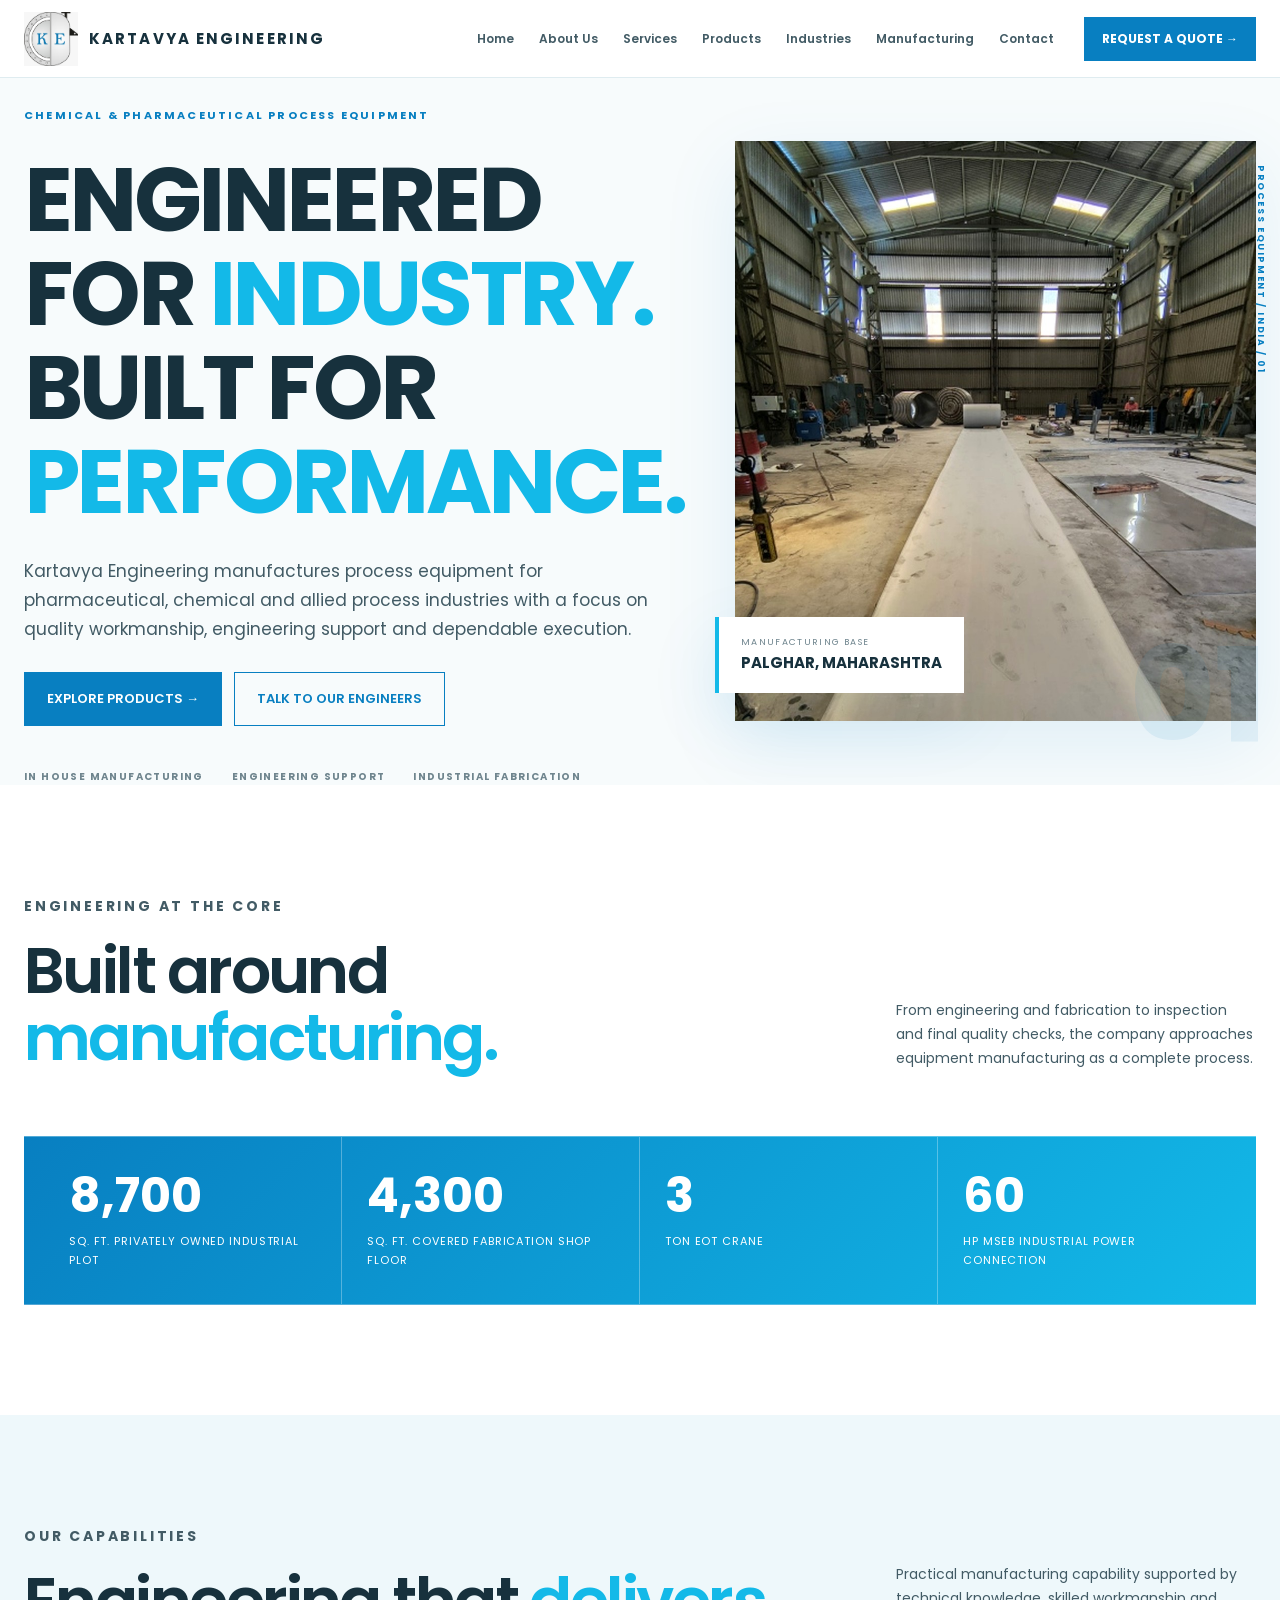
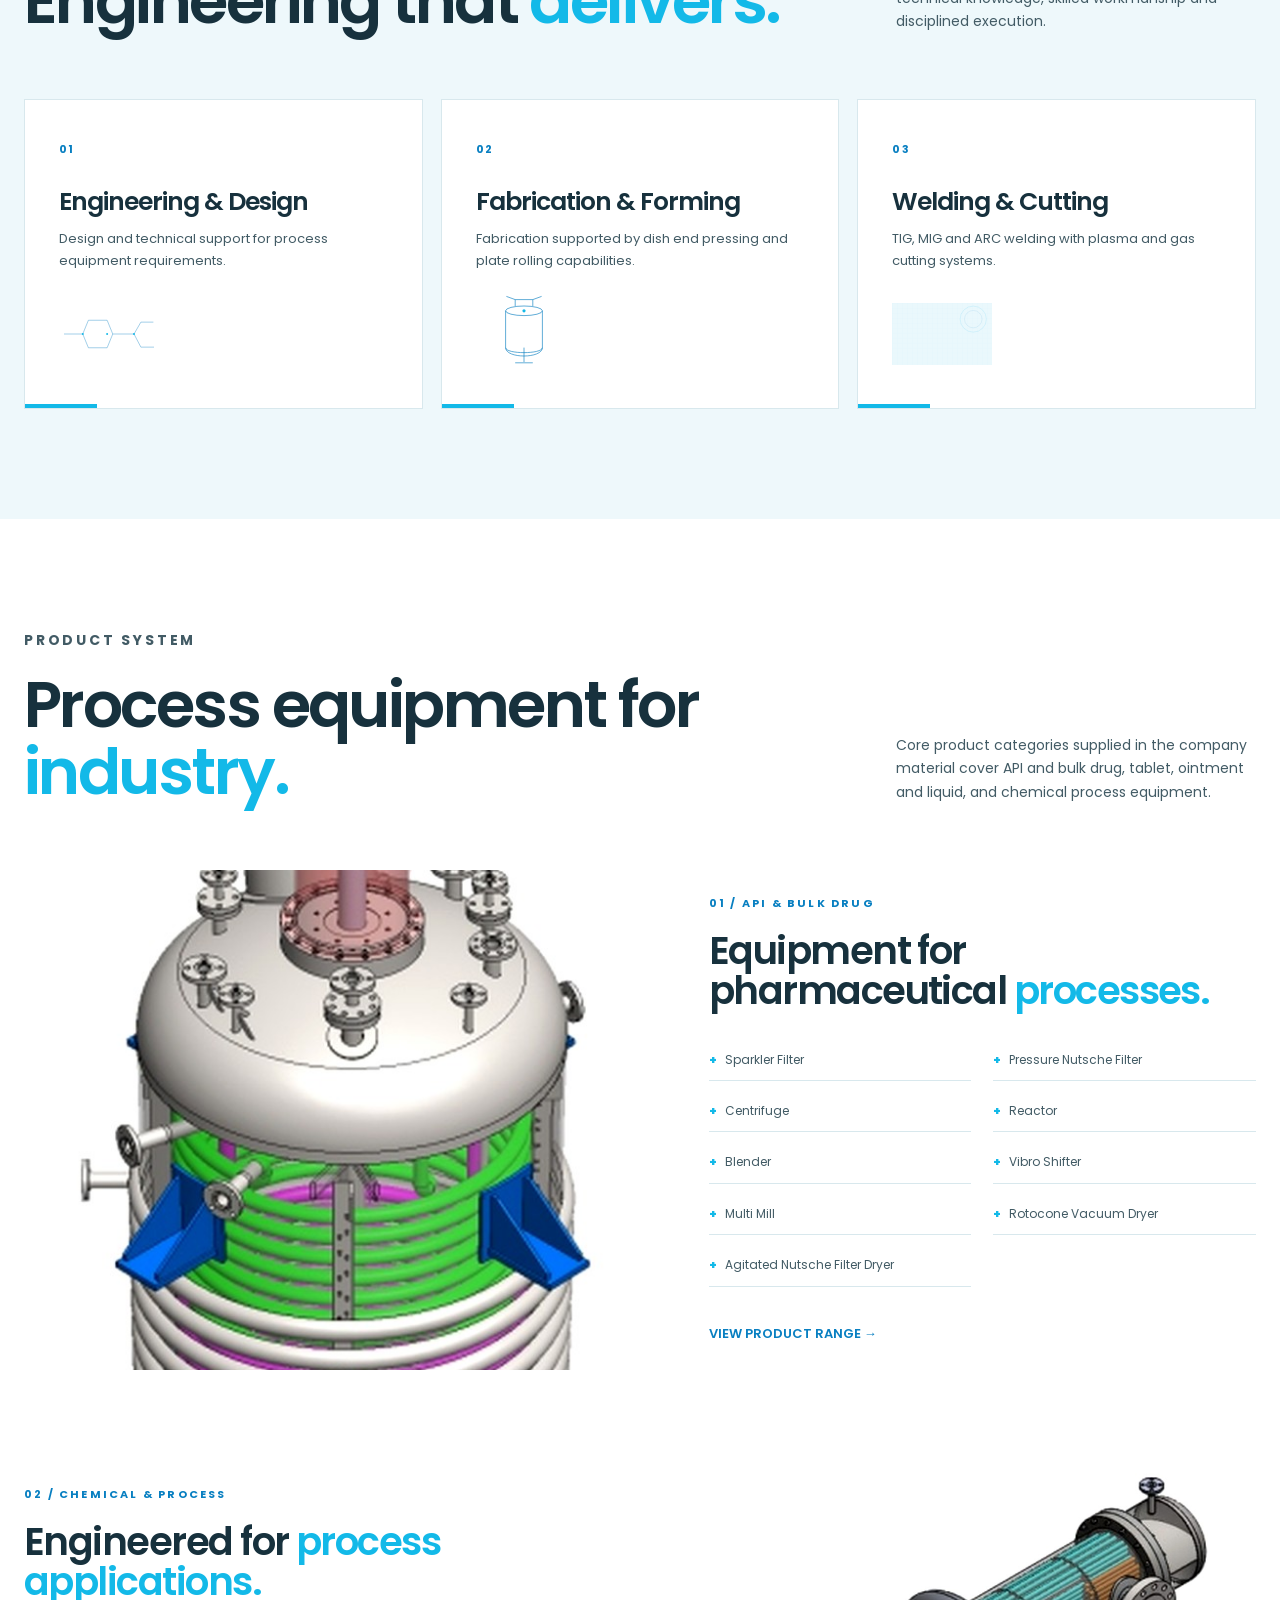
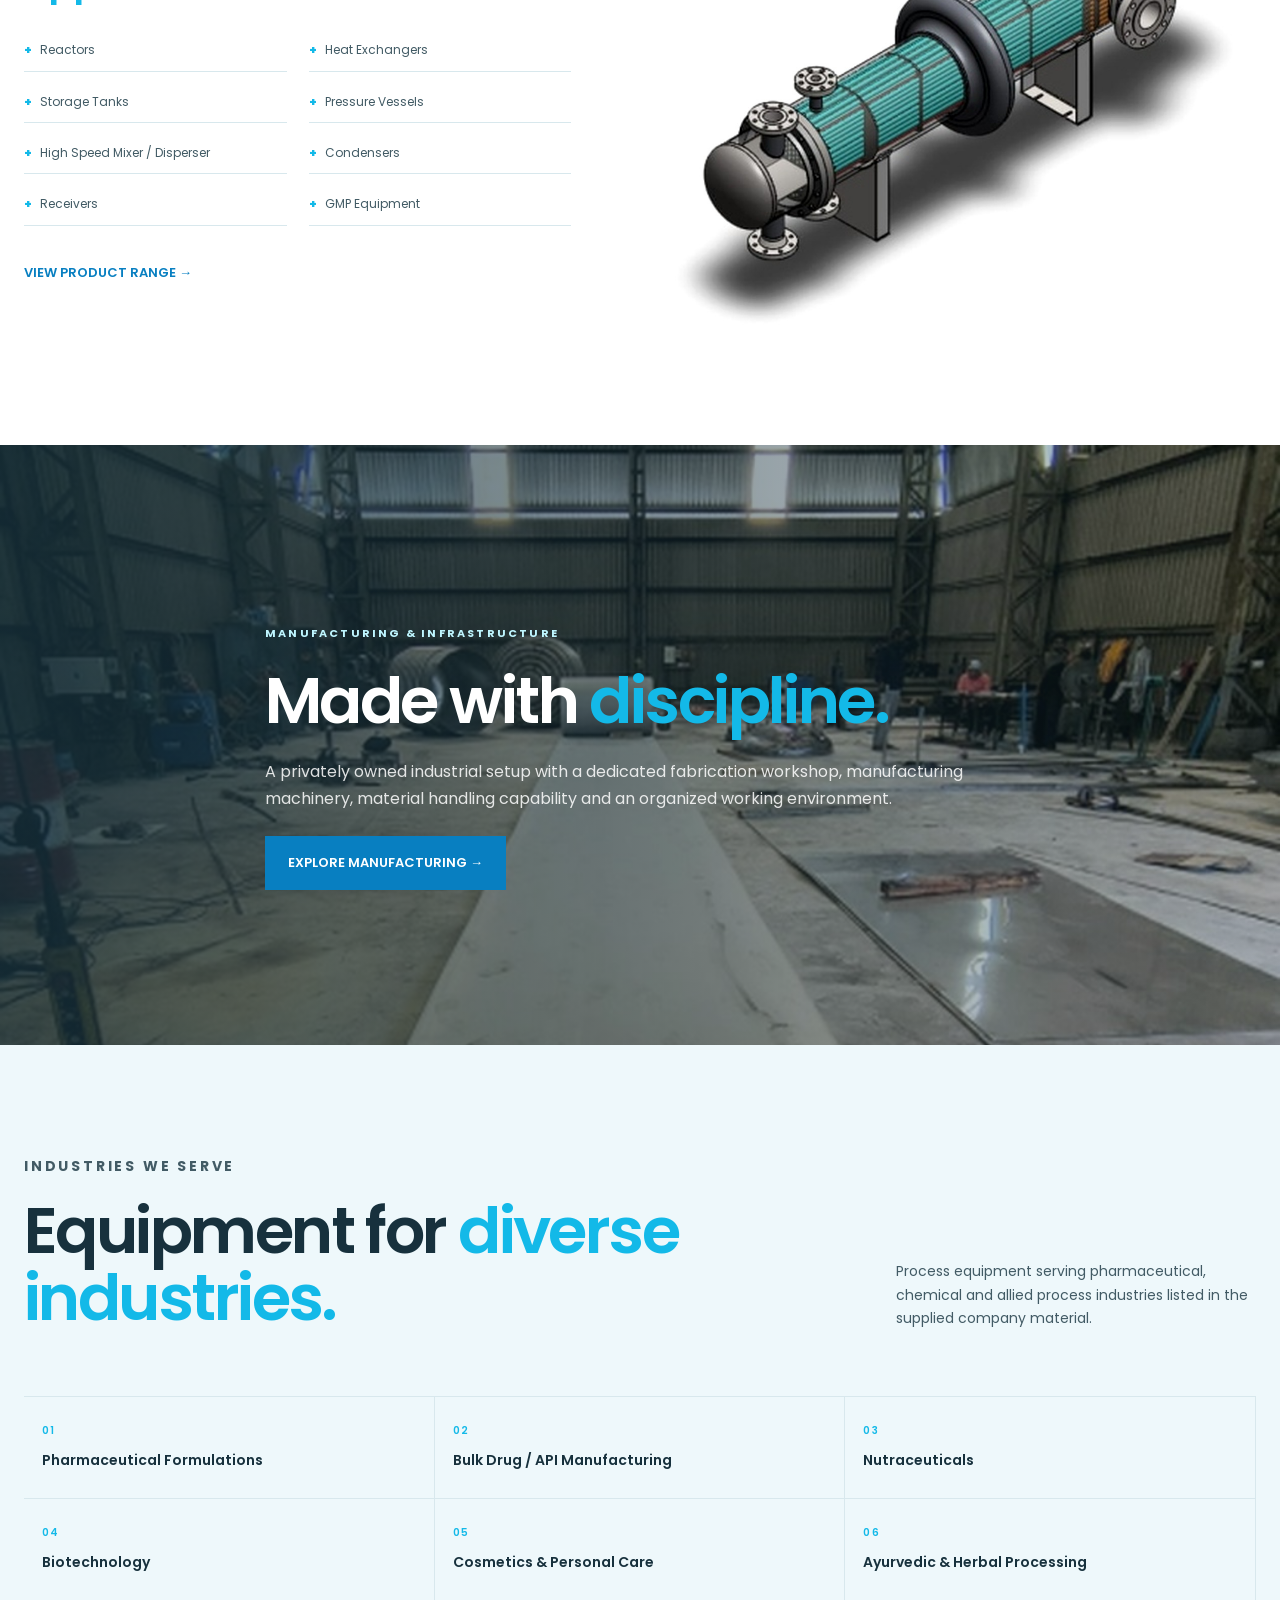
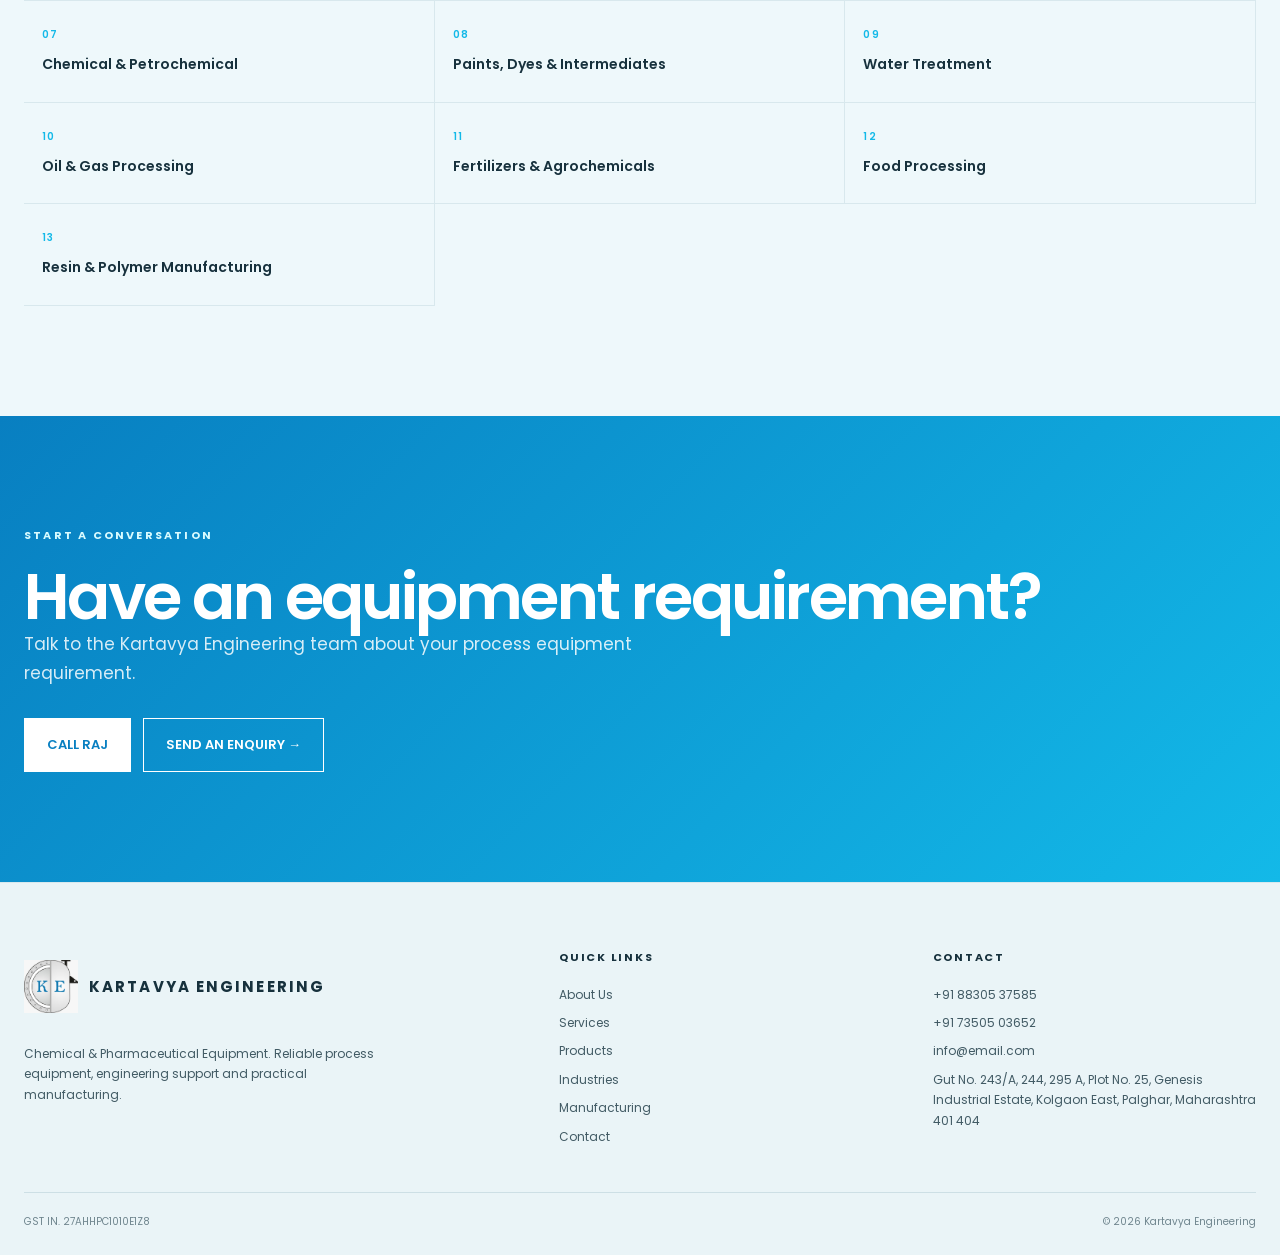
==== index.html @ 2eea6d88 "First upload first trail upload" ====
<!doctype html>
<html lang="en">

<head>
<meta charset="utf-8">
<meta name="viewport" content="width=device-width, initial-scale=1">

<meta
name="description"
content="Kartavya Engineering chemical and pharmaceutical process equipment and industrial fabrication."
>

<title>Chemical & Pharmaceutical Process Equipment | Kartavya Engineering</title>

<link rel="stylesheet" href="css/style.css">
</head>


<body>

<!-- HEADER -->
<header class="header">

<div class="container header-inner">

    <!-- Company Logo and Name -->
    <a
        class="brand"
        href="index.html"
        aria-label="Kartavya Engineering home"
    >

        <img
            src="images/KE_logo.jpeg"
            alt="Kartavya Engineering Logo"
            class="brand-logo"
        >

        <span class="brand-name">
            KARTAVYA ENGINEERING
        </span>

    </a>


    <!-- Main Navigation -->
    <nav
        class="nav"
        aria-label="Primary navigation"
    >

        <a href="index.html">Home</a>

        <a href="about.html">About Us</a>

        <a href="services.html">Services</a>

        <a href="products.html">Products</a>

        <a href="industries.html">Industries</a>

        <a href="manufacturing.html">Manufacturing</a>

        <a href="contact.html">Contact</a>

    </nav>


    <!-- Request Quote Button -->
    <a
        class="header-cta"
        href="contact.html"
    >
        REQUEST A QUOTE →
    </a>


    <!-- Mobile Menu Button -->
    <button
        class="menu"
        aria-label="Open navigation"
    >
        ☰
    </button>

</div>

</header>



<!-- MAIN CONTENT -->
<main>


<!-- HERO SECTION -->
<section class="hero grid-bg">

<div class="container hero-inner">


    <!-- Hero Text -->
    <div class="hero-copy reveal">

        <p class="eyebrow">
            CHEMICAL & PHARMACEUTICAL PROCESS EQUIPMENT
        </p>


        <h1>
            ENGINEERED FOR
            <span class="accent">INDUSTRY.</span>
            <br>

            BUILT FOR
            <span class="accent">PERFORMANCE.</span>
        </h1>


        <p class="lead">
            Kartavya Engineering manufactures process equipment
            for pharmaceutical, chemical and allied process
            industries with a focus on quality workmanship,
            engineering support and dependable execution.
        </p>


        <!-- Hero Buttons -->
        <div class="hero-actions">

            <a
                class="btn btn-primary"
                href="products.html"
            >
                EXPLORE PRODUCTS →
            </a>

            <a
                class="btn btn-outline"
                href="contact.html"
            >
                TALK TO OUR ENGINEERS
            </a>

        </div>


        <!-- Hero Information -->
        <div class="hero-meta">

            <span>IN HOUSE MANUFACTURING</span>

            <span>ENGINEERING SUPPORT</span>

            <span>INDUSTRIAL FABRICATION</span>

        </div>

    </div>



    <!-- Hero Image -->
    <div class="hero-visual reveal">

        <div class="technical">
            PROCESS EQUIPMENT / INDIA / 01
        </div>


        <img
            class="hero-image"
            src="images/factory.jpg"
            alt="Kartavya Engineering fabrication workshop"
        >


        <div class="visual-label">

            <small>
                MANUFACTURING BASE
            </small>

            <strong>
                PALGHAR, MAHARASHTRA
            </strong>

        </div>


        <div class="hero-number">
            01
        </div>

    </div>

</div>

</section>



<!-- ENGINEERING SECTION -->
<section class="page-section">

<div class="container section-head reveal">

    <div>

        <p class="eyebrow">
            ENGINEERING AT THE CORE
        </p>

        <h2>
            Built around
            <span class="accent">
                manufacturing.
            </span>
        </h2>

    </div>


    <p>
        From engineering and fabrication to inspection and
        final quality checks, the company approaches equipment
        manufacturing as a complete process.
    </p>

</div>



<!-- COMPANY STATISTICS -->
<div
    class="container stats blue-section reveal"
    style="padding:0 20px"
>

    <div class="stat">

        <strong>
            8,700
        </strong>

        <span>
            Sq. Ft. privately owned industrial plot
        </span>

    </div>


    <div class="stat">

        <strong>
            4,300
        </strong>

        <span>
            Sq. Ft. covered fabrication shop floor
        </span>

    </div>


    <div class="stat">

        <strong>
            3
        </strong>

        <span>
            Ton EOT crane
        </span>

    </div>


    <div class="stat">

        <strong>
            60
        </strong>

        <span>
            HP MSEB industrial power connection
        </span>

    </div>

</div>

</section>



<!-- CAPABILITIES SECTION -->
<section class="page-section light">

<div class="container section-head reveal">

    <div>

        <p class="eyebrow">
            OUR CAPABILITIES
        </p>

        <h2>
            Engineering that
            <span class="accent">
                delivers.
            </span>
        </h2>

    </div>


    <p>
        Practical manufacturing capability supported by
        technical knowledge, skilled workmanship and
        disciplined execution.
    </p>

</div>



<div class="container card-grid">


    <!-- Capability 01 -->
    <article class="card reveal">

        <span class="card-number">
            01
        </span>

        <h3>
            Engineering & Design
        </h3>

        <p>
            Design and technical support for process
            equipment requirements.
        </p>

        <img
            class="card-icon"
            src="images/flow.svg"
            alt=""
        >

    </article>



    <!-- Capability 02 -->
    <article class="card reveal">

        <span class="card-number">
            02
        </span>

        <h3>
            Fabrication & Forming
        </h3>

        <p>
            Fabrication supported by dish end pressing
            and plate rolling capabilities.
        </p>

        <img
            class="card-icon"
            src="images/reactor-line.svg"
            alt=""
        >

    </article>



    <!-- Capability 03 -->
    <article class="card reveal">

        <span class="card-number">
            03
        </span>

        <h3>
            Welding & Cutting
        </h3>

        <p>
            TIG, MIG and ARC welding with plasma and
            gas cutting systems.
        </p>

        <img
            class="card-icon"
            src="images/grid.svg"
            alt=""
        >

    </article>

</div>

</section>



<!-- PRODUCTS SECTION -->
<section class="page-section">

<div class="container section-head reveal">

    <div>

        <p class="eyebrow">
            PRODUCT SYSTEM
        </p>

        <h2>
            Process equipment for
            <span class="accent">
                industry.
            </span>
        </h2>

    </div>


    <p>
        Core product categories supplied in the company
        material cover API and bulk drug, tablet, ointment
        and liquid, and chemical process equipment.
    </p>

</div>



<div class="container">


    <!-- Product Category 01 -->
    <div class="product-story reveal">


        <div class="product-image">

            <img
                src="images/reactor.jpg"
                alt="Process reactor"
            >

        </div>



        <div class="product-copy">

            <p class="eyebrow">
                01 / API & BULK DRUG
            </p>


            <h3>
                Equipment for pharmaceutical
                <span class="accent">
                    processes.
                </span>
            </h3>


            <ul>

                <li>Sparkler Filter</li>

                <li>Pressure Nutsche Filter</li>

                <li>Centrifuge</li>

                <li>Reactor</li>

                <li>Blender</li>

                <li>Vibro Shifter</li>

                <li>Multi Mill</li>

                <li>Rotocone Vacuum Dryer</li>

                <li>Agitated Nutsche Filter Dryer</li>

            </ul>


            <a
                class="text-link"
                href="products.html"
            >
                VIEW PRODUCT RANGE →
            </a>

        </div>

    </div>



    <!-- Product Category 02 -->
    <div class="product-story reverse reveal">


        <div class="product-copy">

            <p class="eyebrow">
                02 / CHEMICAL & PROCESS
            </p>


            <h3>
                Engineered for
                <span class="accent">
                    process applications.
                </span>
            </h3>


            <ul>

                <li>Reactors</li>

                <li>Heat Exchangers</li>

                <li>Storage Tanks</li>

                <li>Pressure Vessels</li>

                <li>High Speed Mixer / Disperser</li>

                <li>Condensers</li>

                <li>Receivers</li>

                <li>GMP Equipment</li>

            </ul>


            <a
                class="text-link"
                href="products.html"
            >
                VIEW PRODUCT RANGE →
            </a>

        </div>



        <div class="product-image">

            <img
                src="images/heat-exchanger.jpg"
                alt="Industrial heat exchanger"
            >

        </div>

    </div>

</div>

</section>



<!-- MANUFACTURING IMAGE SECTION -->
<section class="image-band">

    <img
        src="images/factory.jpg"
        alt="Kartavya Engineering workshop"
    >


    <div class="container image-band-content reveal">

        <p class="eyebrow">
            MANUFACTURING & INFRASTRUCTURE
        </p>


        <h2>
            Made with
            <span class="accent">
                discipline.
            </span>
        </h2>


        <p>
            A privately owned industrial setup with a
            dedicated fabrication workshop, manufacturing
            machinery, material handling capability and
            an organized working environment.
        </p>


        <a
            class="btn btn-primary"
            href="manufacturing.html"
        >
            EXPLORE MANUFACTURING →
        </a>

    </div>

</section>



<!-- INDUSTRIES SECTION -->
<section class="page-section light">

<div class="container section-head reveal">

    <div>

        <p class="eyebrow">
            INDUSTRIES WE SERVE
        </p>

        <h2>
            Equipment for
            <span class="accent">
                diverse industries.
            </span>
        </h2>

    </div>


    <p>
        Process equipment serving pharmaceutical,
        chemical and allied process industries listed
        in the supplied company material.
    </p>

</div>



<div class="container industry-grid">


    <div class="industry reveal">
        <span>01</span>
        Pharmaceutical Formulations
    </div>


    <div class="industry reveal">
        <span>02</span>
        Bulk Drug / API Manufacturing
    </div>


    <div class="industry reveal">
        <span>03</span>
        Nutraceuticals
    </div>


    <div class="industry reveal">
        <span>04</span>
        Biotechnology
    </div>


    <div class="industry reveal">
        <span>05</span>
        Cosmetics & Personal Care
    </div>


    <div class="industry reveal">
        <span>06</span>
        Ayurvedic & Herbal Processing
    </div>


    <div class="industry reveal">
        <span>07</span>
        Chemical & Petrochemical
    </div>


    <div class="industry reveal">
        <span>08</span>
        Paints, Dyes & Intermediates
    </div>


    <div class="industry reveal">
        <span>09</span>
        Water Treatment
    </div>


    <div class="industry reveal">
        <span>10</span>
        Oil & Gas Processing
    </div>


    <div class="industry reveal">
        <span>11</span>
        Fertilizers & Agrochemicals
    </div>


    <div class="industry reveal">
        <span>12</span>
        Food Processing
    </div>


    <div class="industry reveal">
        <span>13</span>
        Resin & Polymer Manufacturing
    </div>

</div>

</section>



<!-- CONTACT CTA -->
<section class="page-section blue-section">

<div class="container reveal">

    <p class="eyebrow">
        START A CONVERSATION
    </p>


    <h2>
        Have an equipment
        <span class="accent">
            requirement?
        </span>
    </h2>


    <p class="lead">
        Talk to the Kartavya Engineering team about
        your process equipment requirement.
    </p>


    <div
        class="hero-actions"
        style="margin-top:30px"
    >

        <a
            class="btn"
            style="background:#fff;color:#087fc1"
            href="tel:+918830537585"
        >
            CALL RAJ
        </a>


        <a
            class="btn"
            style="border-color:#fff;color:#fff"
            href="contact.html"
        >
            SEND AN ENQUIRY →
        </a>

    </div>

</div>

</section>

</main>



<!-- FOOTER -->
<footer class="footer">

<div class="container footer-grid">


    <!-- Footer Company -->
    <div>

        <a
            class="brand"
            href="index.html"
        >

            <img
                src="images/KE_logo.jpeg"
                alt="Kartavya Engineering Logo"
                class="brand-logo"
            >

            <span class="brand-name">
                KARTAVYA ENGINEERING
            </span>

        </a>


        <p
            style="margin-top:18px;max-width:360px"
        >
            Chemical & Pharmaceutical Equipment.
            Reliable process equipment, engineering
            support and practical manufacturing.
        </p>

    </div>



    <!-- Footer Links -->
    <div>

        <h4>
            QUICK LINKS
        </h4>


        <div class="footer-links">

            <a href="about.html">
                About Us
            </a>

            <a href="services.html">
                Services
            </a>

            <a href="products.html">
                Products
            </a>

            <a href="industries.html">
                Industries
            </a>

            <a href="manufacturing.html">
                Manufacturing
            </a>

            <a href="contact.html">
                Contact
            </a>

        </div>

    </div>



    <!-- Footer Contact -->
    <div>

        <h4>
            CONTACT
        </h4>


        <div class="footer-links">

            <a href="tel:+918830537585">
                +91 88305 37585
            </a>


            <a href="tel:+917350503652">
                +91 73505 03652
            </a>


            <a href="mailto:info@email.com">
                    info@email.com
                </a>


            <p>
                Gut No. 243/A, 244, 295 A,
                Plot No. 25, Genesis Industrial Estate,
                Kolgaon East, Palghar, Maharashtra 401 404
            </p>

        </div>

    </div>

</div>



<!-- Footer Bottom -->
<div class="container footer-bottom">

    <span>
        GST IN. 27AHHPC1010E1Z8
    </span>


    <span>
        © <span data-year></span>
        Kartavya Engineering
    </span>

</div>

</footer>



<!-- JAVASCRIPT -->
<script src="js/script.js"></script>

</body>

</html>
---- css/style.css ----
@import url('https://fonts.googleapis.com/css2?family=Poppins:wght@400;500;600;700;800&display=swap');

:root{
  --blue:#087fc1;
  --cyan:#13b9e8;
  --navy:#17313d;
  --text:#425b65;
  --muted:#6f858e;
  --line:#d8e8ed;
  --pale:#eef8fb;
  --soft:#f7fbfc;
  --white:#ffffff;
  --shadow:0 24px 70px rgba(8,127,193,.10);
  --max:1240px;
}

*{
  box-sizing:border-box;
  margin:0;
  padding:0;
}

html{
  scroll-behavior:auto;
}

body{
  font-family:Poppins,sans-serif;
  color:var(--navy);
  background:var(--white);
  line-height:1.7;
  overflow-x:hidden;
}

img{
  display:block;
  width:100%;
  height:auto;
}

a{
  text-decoration:none;
  color:inherit;
}

button,
input,
textarea,
select{
  font:inherit;
}

.container{
  width:min(calc(100% - 48px),var(--max));
  margin:auto;
}

.page-section{
  padding:110px 0;
}

.eyebrow{
  font-size:11px;
  font-weight:700;
  letter-spacing:.2em;
  color:var(--blue);
  text-transform:uppercase;
  margin-bottom:18px;
}

h1,
h2,
h3{
  line-height:1.05;
  letter-spacing:-.04em;
}

h1{
  font-size:clamp(50px,7vw,100px);
  font-weight:700;
}

h2{
  font-size:clamp(42px,5vw,72px);
  font-weight:600;
}

h3{
  font-size:clamp(25px,3vw,42px);
  font-weight:600;
}

.lead{
  font-size:17px;
  color:var(--text);
  max-width:680px;
}

.accent{
  color:var(--cyan);
}

.btn{
  display:inline-flex;
  align-items:center;
  gap:12px;
  padding:15px 22px;
  border:1px solid transparent;
  font-weight:600;
  font-size:13px;
  transition:.25s ease;
}

.btn-primary{
  background:var(--blue);
  color:#fff;
}

.btn-primary:hover{
  background:var(--cyan);
  transform:translateY(-2px);
}

.btn-outline{
  border-color:var(--blue);
  color:var(--blue);
}

.btn-outline:hover{
  background:var(--pale);
  transform:translateY(-2px);
}

.text-link{
  color:var(--blue);
  font-weight:600;
  font-size:13px;
  display:inline-flex;
  gap:10px;
  align-items:center;
}

.text-link:hover{
  gap:14px;
}

.grid-bg{
  background-image:
    linear-gradient(rgba(8,127,193,.055) 1px,transparent 1px),
    linear-gradient(90deg,rgba(8,127,193,.055) 1px,transparent 1px);
  background-size:42px 42px;
}


/* ============================= */
/* HEADER */
/* ============================= */

.header{
  position:fixed;
  top:0;
  left:0;
  right:0;
  z-index:1000;
  height:78px;
  background:rgba(255,255,255,.96);
  backdrop-filter:blur(16px);
  -webkit-backdrop-filter:blur(16px);
  border-bottom:1px solid rgba(216,232,237,.8);
}

.header-inner{
  height:78px;
  min-height:78px;
  display:flex;
  align-items:center;
  gap:30px;
}


/* Logo and company name */

.brand{
  display:flex;
  align-items:center;
  gap:11px;
  margin-right:auto;
  flex-shrink:0;
  height:78px;
}

.brand-logo{
  width:54px;
  height:54px;
  object-fit:contain;
  flex-shrink:0;
}

.brand-name{
  font-size:15px;
  font-weight:700;
  letter-spacing:.14em;
  white-space:nowrap;
  color:var(--navy);
}


/* Remove old KE square logo */

.brand-mark{
  display:none;
}


/* Navigation (Fixed Bouncing Issue) */

.nav{
  display:flex;
  gap:25px;
  align-items:center;
  height:78px;
}

.nav a{
  font-size:12px;
  font-weight:600;
  color:var(--text);
  position:relative;
  white-space:nowrap;
  padding:4px 0;
  display:inline-block;
}

.nav a:after{
  content:"";
  position:absolute;
  left:0;
  bottom:-8px;
  width:100%;
  height:2px;
  background:var(--cyan);
  transform:scaleX(0);
  transform-origin:left;
  transition:transform .2s ease;
}

.nav a:hover:after,
.nav a.active:after,
.nav a:focus:after{
  transform:scaleX(1);
}


/* Header CTA */

.header-cta{
  padding:12px 18px;
  background:var(--blue);
  color:#fff;
  font-size:12px;
  font-weight:700;
  white-space:nowrap;
}


/* Mobile menu */

.menu{
  display:none;
  border:0;
  background:none;
  color:var(--navy);
  font-size:26px;
  cursor:pointer;
}


/* ============================= */
/* HERO */
/* ============================= */

.hero{
  min-height:760px;
  padding-top:78px;
  position:relative;
  overflow:hidden;
  background:var(--soft);
}

.hero:before{
  content:"";
  position:absolute;
  inset:0;
  background:
    linear-gradient(
      90deg,
      rgba(247,251,252,.98) 0%,
      rgba(247,251,252,.92) 46%,
      rgba(247,251,252,.3) 72%,
      rgba(247,251,252,.65) 100%
    );
}

.hero-grid{
  position:absolute;
  inset:0;
  opacity:.55;
}

.hero-inner{
  min-height:682px;
  display:grid;
  grid-template-columns:1fr 1fr;
  align-items:center;
  gap:50px;
  position:relative;
  z-index:1;
}

.hero-copy h1{
  max-width:760px;
}

.hero-copy p{
  margin:28px 0;
  max-width:650px;
}

.hero-actions{
  display:flex;
  gap:12px;
  flex-wrap:wrap;
}

.hero-meta{
  display:flex;
  gap:28px;
  margin-top:42px;
  flex-wrap:wrap;
}

.hero-meta span{
  font-size:10px;
  font-weight:700;
  letter-spacing:.14em;
  color:var(--muted);
}

.hero-visual{
  position:relative;
}

.hero-image{
  height:580px;
  object-fit:cover;
  box-shadow:var(--shadow);
}

.visual-label{
  position:absolute;
  left:-20px;
  bottom:28px;
  background:#fff;
  padding:18px 22px;
  border-left:4px solid var(--cyan);
  box-shadow:var(--shadow);
}

.visual-label small{
  display:block;
  color:var(--muted);
  font-size:9px;
  letter-spacing:.15em;
}

.visual-label strong{
  display:block;
  font-size:15px;
}

.technical{
  position:absolute;
  right:-12px;
  top:24px;
  writing-mode:vertical-rl;
  font-size:9px;
  letter-spacing:.18em;
  color:var(--blue);
  font-weight:700;
}

.hero-number{
  position:absolute;
  right:-10px;
  bottom:-40px;
  font-size:130px;
  font-weight:800;
  color:rgba(8,127,193,.08);
  line-height:1;
}


/* ============================= */
/* SECTIONS */
/* ============================= */

.section-head{
  display:grid;
  grid-template-columns:1fr 360px;
  gap:60px;
  align-items:end;
  margin-bottom:65px;
}

.section-head p{
  color:var(--text);
  font-size:14px;
}

.light{
  background:var(--pale);
}

.blue-section{
  background:linear-gradient(135deg,#087fc1,#13b9e8);
  color:#fff;
}

.blue-section .eyebrow{
  color:#d8fbff;
}

.blue-section .lead,
.blue-section p{
  color:rgba(255,255,255,.84);
}

.blue-section .accent{
  color:#fff;
}


/* ============================= */
/* STATS */
/* ============================= */

.stats{
  display:grid;
  grid-template-columns:repeat(4,1fr);
  border-top:1px solid rgba(255,255,255,.3);
  border-bottom:1px solid rgba(255,255,255,.3);
}

.stat{
  padding:35px 25px;
  border-right:1px solid rgba(255,255,255,.3);
}

.stat:last-child{
  border-right:0;
}

.stat strong{
  display:block;
  font-size:48px;
  line-height:1;
  font-weight:700;
}

.stat span{
  display:block;
  margin-top:12px;
  font-size:11px;
  text-transform:uppercase;
  letter-spacing:.08em;
}


/* ============================= */
/* CARDS */
/* ============================= */

.card-grid{
  display:grid;
  grid-template-columns:repeat(3,1fr);
  gap:18px;
}

.card{
  background:#fff;
  border:1px solid var(--line);
  padding:34px;
  min-height:250px;
  position:relative;
  overflow:hidden;
  transition:.3s ease;
}

.card:hover{
  transform:translateY(-5px);
  box-shadow:var(--shadow);
}

.card:after{
  content:"";
  position:absolute;
  left:0;
  bottom:0;
  width:72px;
  height:4px;
  background:var(--cyan);
}

.card-number{
  font-size:11px;
  color:var(--blue);
  font-weight:700;
  letter-spacing:.12em;
}

.card h3{
  font-size:25px;
  margin:28px 0 12px;
}

.card p{
  font-size:13px;
  color:var(--text);
}

.card-icon{
  height:80px;
  width:100px;
  object-fit:contain;
  object-position:left center;
  margin-top:22px;
}


/* ============================= */
/* PRODUCT STORY */
/* ============================= */

.product-story{
  display:grid;
  grid-template-columns:1.05fr .95fr;
  gap:80px;
  align-items:center;
  margin-top:65px;
}

.product-story.reverse{
  grid-template-columns:.95fr 1.05fr;
}

.product-story.reverse .product-image{
  order:2;
}

.product-image{
  position:relative;
}

.product-image img{
  height:500px;
  object-fit:cover;
}

.product-copy ul{
  display:grid;
  grid-template-columns:1fr 1fr;
  gap:10px 22px;
  margin:28px 0 32px;
  list-style:none;
}

.product-copy li{
  font-size:12px;
  padding:10px 0;
  border-bottom:1px solid var(--line);
  color:var(--text);
}

.product-copy li:before{
  content:"+";
  color:var(--cyan);
  font-weight:800;
  margin-right:8px;
}


/* ============================= */
/* CAPABILITY */
/* ============================= */

.capability{
  display:grid;
  grid-template-columns:.8fr 1.2fr;
  gap:80px;
  align-items:start;
}

.cap-list{
  border-top:1px solid var(--line);
}

.cap-item{
  display:grid;
  grid-template-columns:70px 1fr;
  gap:20px;
  padding:22px 0;
  border-bottom:1px solid var(--line);
}

.cap-item span{
  color:var(--blue);
  font-size:11px;
  font-weight:700;
}

.cap-item strong{
  font-size:16px;
}

.cap-item p{
  font-size:12px;
  color:var(--text);
  margin-top:4px;
}


/* ============================= */
/* INDUSTRIES */
/* ============================= */

.industry-grid{
  display:grid;
  grid-template-columns:repeat(3,1fr);
  border-top:1px solid var(--line);
}

.industry{
  padding:25px 18px;
  border-bottom:1px solid var(--line);
  border-right:1px solid var(--line);
  font-weight:600;
  font-size:14px;
}

.industry span{
  display:block;
  color:var(--cyan);
  font-size:10px;
  letter-spacing:.12em;
  margin-bottom:10px;
}


/* ============================= */
/* IMAGE BAND */
/* ============================= */

.image-band{
  position:relative;
  min-height:600px;
  display:flex;
  align-items:flex-end;
  overflow:hidden;
}

.image-band img{
  position:absolute;
  inset:0;
  width:100%;
  height:100%;
  object-fit:cover;
}

.image-band:after{
  content:"";
  position:absolute;
  inset:0;
  background:linear-gradient(
    90deg,
    rgba(23,49,61,.82),
    rgba(23,49,61,.2)
  );
}

.image-band-content{
  position:relative;
  z-index:1;
  color:#fff;
  padding:90px 0;
  max-width:750px;
}

.image-band-content .eyebrow{
  color:#bff6ff;
}

.image-band-content p{
  color:rgba(255,255,255,.85);
  margin:24px 0;
}


/* ============================= */
/* CONTACT */
/* ============================= */

.contact-grid{
  display:grid;
  grid-template-columns:1fr 1fr;
  gap:70px;
}

.contact-list{
  margin-top:35px;
  display:grid;
  gap:18px;
}

.contact-item small{
  display:block;
  color:var(--muted);
  font-size:9px;
  letter-spacing:.16em;
}

.contact-item a,
.contact-item strong{
  font-size:17px;
}

.form{
  display:grid;
  gap:14px;
}

.form-row{
  display:grid;
  grid-template-columns:1fr 1fr;
  gap:14px;
}

input,
textarea,
select{
  width:100%;
  padding:15px 16px;
  border:1px solid var(--line);
  background:#fff;
  color:var(--navy);
  outline:none;
}

input:focus,
textarea:focus,
select:focus{
  border-color:var(--cyan);
}

textarea{
  min-height:150px;
  resize:vertical;
}

.form-message{
  display:none;
  padding:14px;
  background:var(--pale);
  color:var(--blue);
  font-size:12px;
}


/* ============================= */
/* FOOTER */
/* ============================= */

.footer{
  background:#eaf4f7;
  padding:65px 0 25px;
  border-top:1px solid var(--line);
}

.footer-grid{
  display:grid;
  grid-template-columns:1.2fr .8fr .8fr;
  gap:50px;
}

.footer h4{
  font-size:11px;
  letter-spacing:.16em;
  margin-bottom:18px;
}

.footer p,
.footer a{
  font-size:12px;
  color:var(--text);
}

.footer-links{
  display:grid;
  gap:8px;
}

.footer-bottom{
  margin-top:45px;
  padding-top:20px;
  border-top:1px solid #cddfe5;
  display:flex;
  justify-content:space-between;
  gap:20px;
  font-size:10px;
  color:var(--muted);
}


/* ============================= */
/* REVEAL ANIMATION */
/* ============================= */

/*
   IMPORTANT:
   The header and navigation must never use
   .reveal. Only page content should animate.
*/

.reveal{
  opacity:0;
  transform:translateY(24px);
  transition:
    opacity .7s ease,
    transform .7s ease;
}

.reveal.visible{
  opacity:1;
  transform:none;
}


/* ============================= */
/* MOBILE */
/* ============================= */

@media(max-width:1050px){

  .nav{
    display:none;
  }

  .header-cta{
    display:none;
  }

  .menu{
    display:block;
  }

  .header.open .nav{
    display:flex;
    position:absolute;
    top:78px;
    left:0;
    right:0;
    height:auto;
    background:#fff;
    flex-direction:column;
    align-items:flex-start;
    padding:25px;
    border-bottom:1px solid var(--line);
  }

  .hero-inner{
    grid-template-columns:1fr;
    padding:80px 0;
  }

  .hero{
    min-height:auto;
  }

  .hero-visual{
    max-width:720px;
  }

  .section-head{
    grid-template-columns:1fr;
  }

  .card-grid,
  .industry-grid{
    grid-template-columns:1fr 1fr;
  }

  .product-story,
  .product-story.reverse,
  .capability,
  .contact-grid{
    grid-template-columns:1fr;
    gap:45px;
  }

  .product-story.reverse .product-image{
    order:0;
  }

  .stats{
    grid-template-columns:1fr 1fr;
  }

  .stat:nth-child(2){
    border-right:0;
  }

  .stat{
    border-bottom:1px solid rgba(255,255,255,.3);
  }
}


@media(max-width:650px){

  .container{
    width:min(calc(100% - 30px),var(--max));
  }

  .page-section{
    padding:75px 0;
  }

  h1{
    font-size:50px;
  }

  .hero-copy p{
    font-size:14px;
  }

  .hero-image{
    height:390px;
  }

  .visual-label{
    left:10px;
    bottom:15px;
  }

  .hero-meta{
    gap:12px;
    display:grid;
  }

  .stats,
  .card-grid,
  .industry-grid{
    grid-template-columns:1fr;
  }

  .stat{
    border-right:0!important;
  }

  .form-row{
    grid-template-columns:1fr;
  }

  .product-image img{
    height:350px;
  }

  .image-band{
    min-height:500px;
  }

  .footer-grid{
    grid-template-columns:1fr;
  }

  .footer-bottom{
    flex-direction:column;
  }

  .brand-logo{
    width:48px;
    height:48px;
  }

  .brand-name{
    font-size:13px;
    letter-spacing:.1em;
  }
}
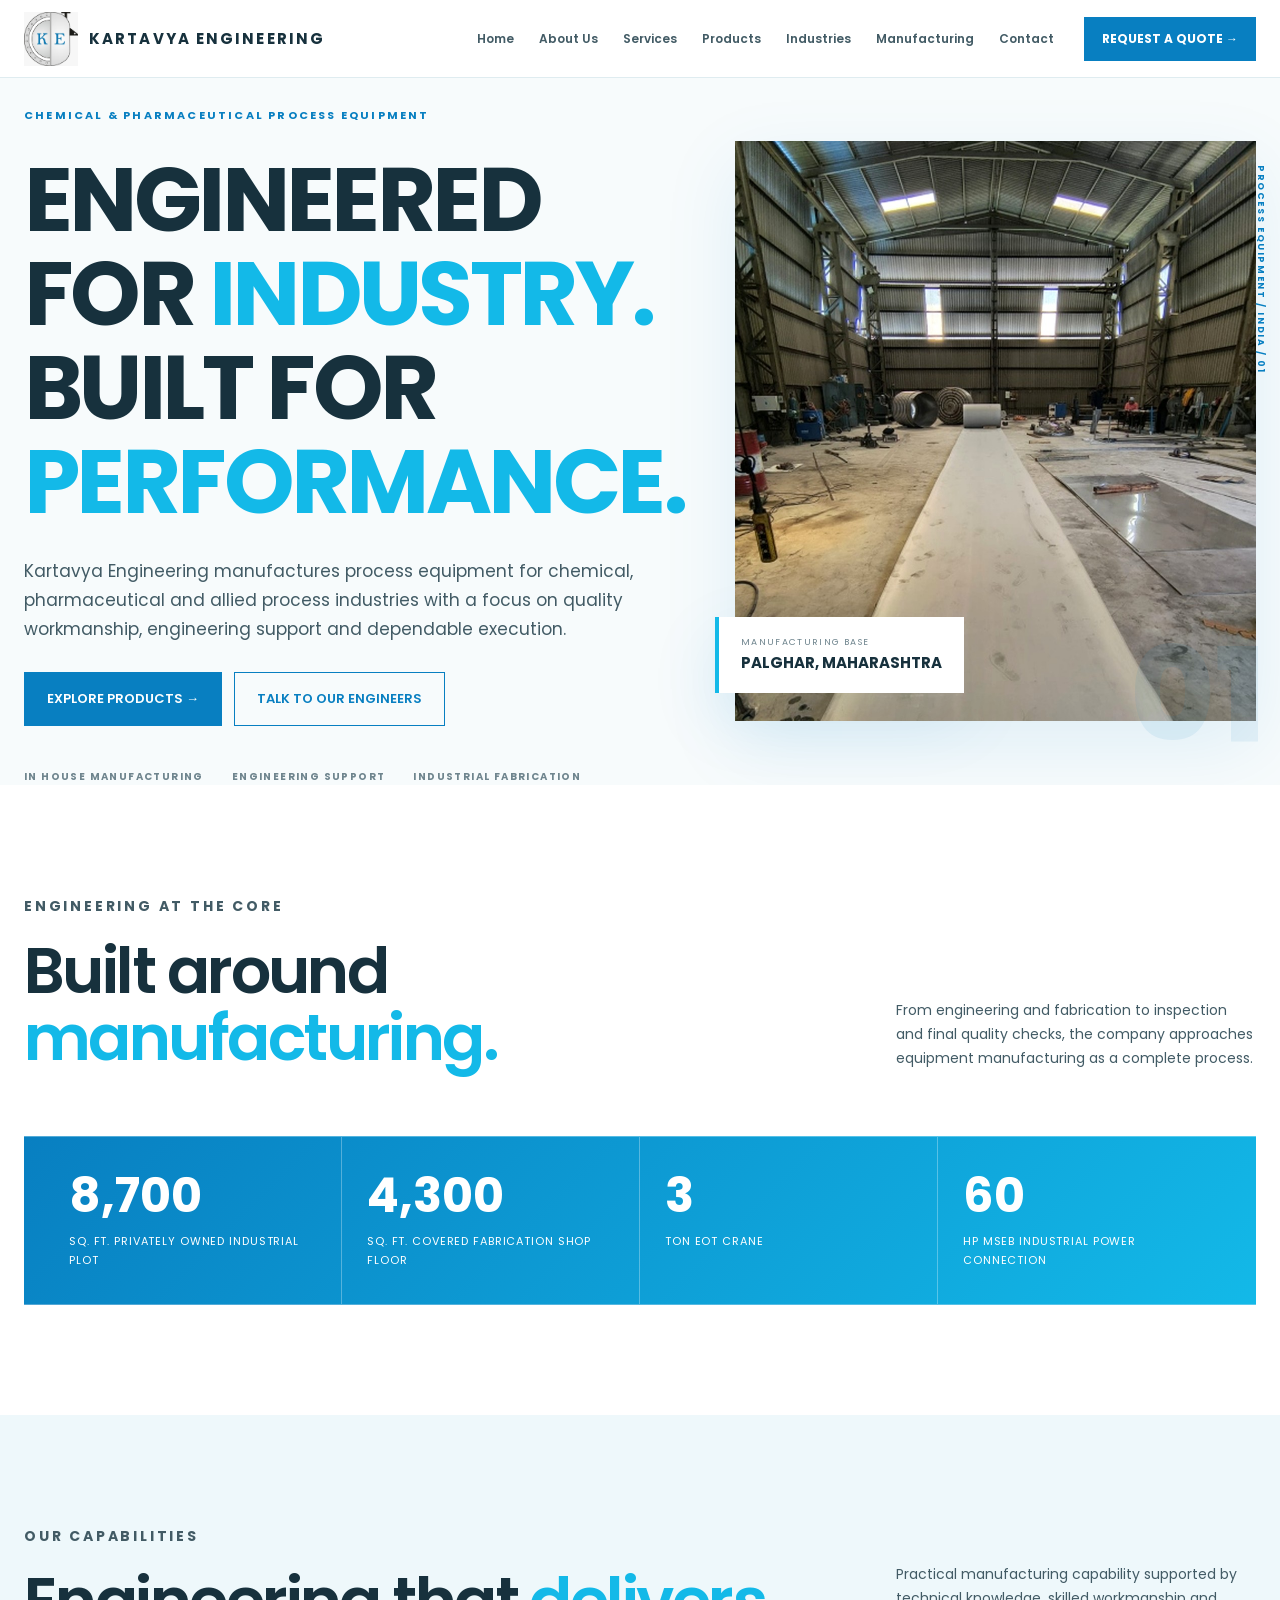
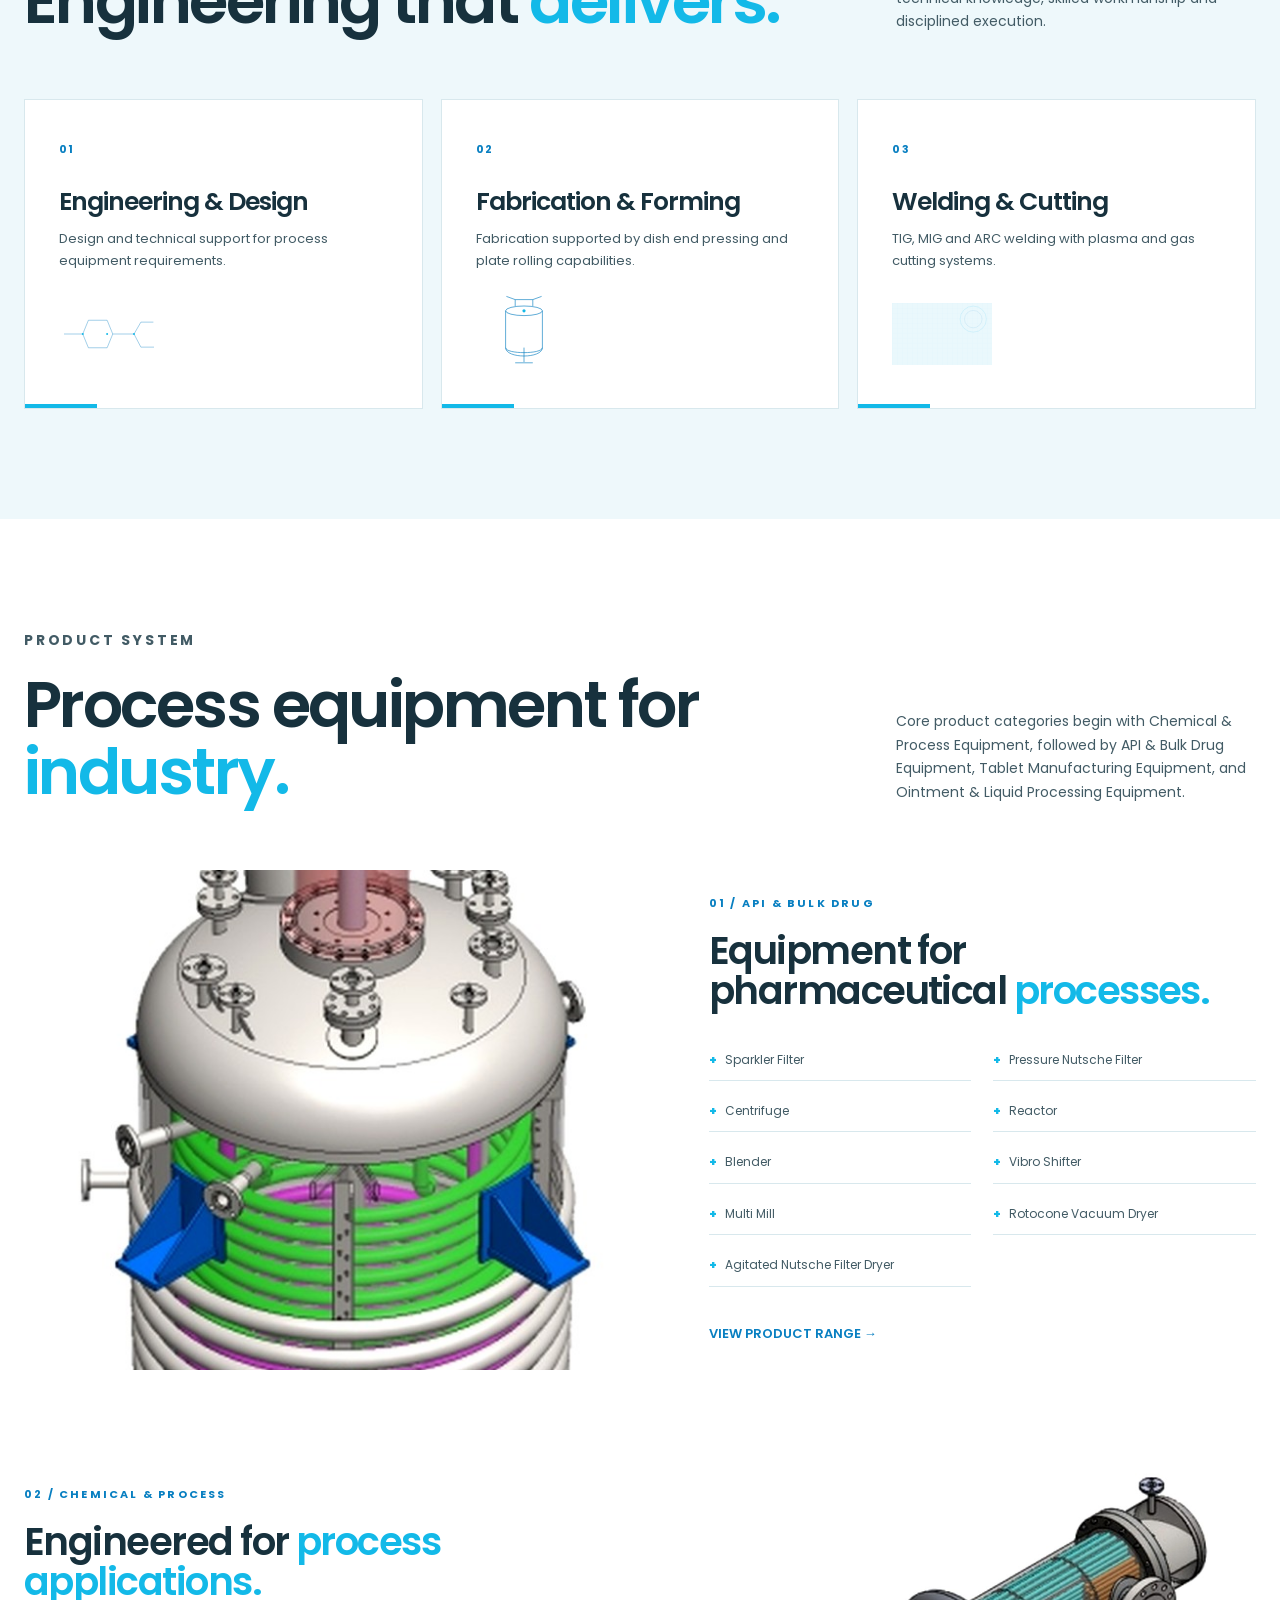
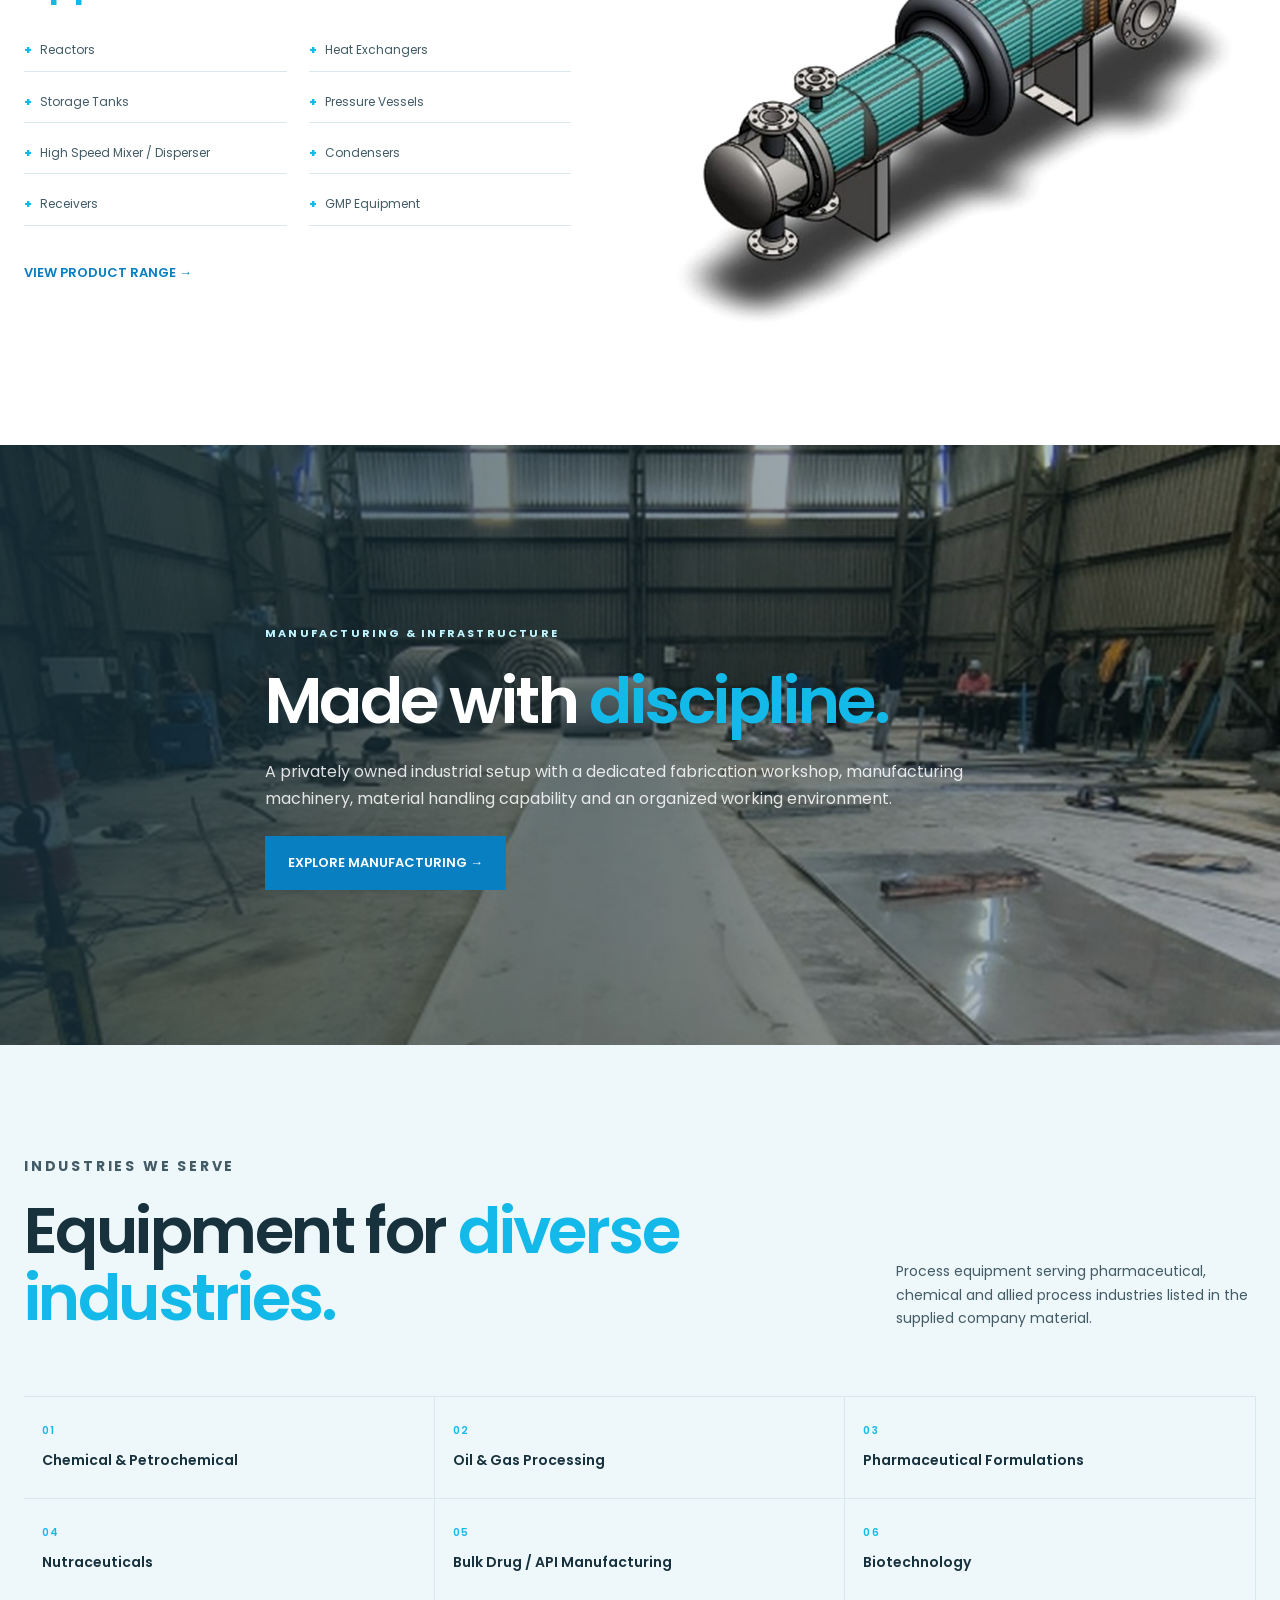
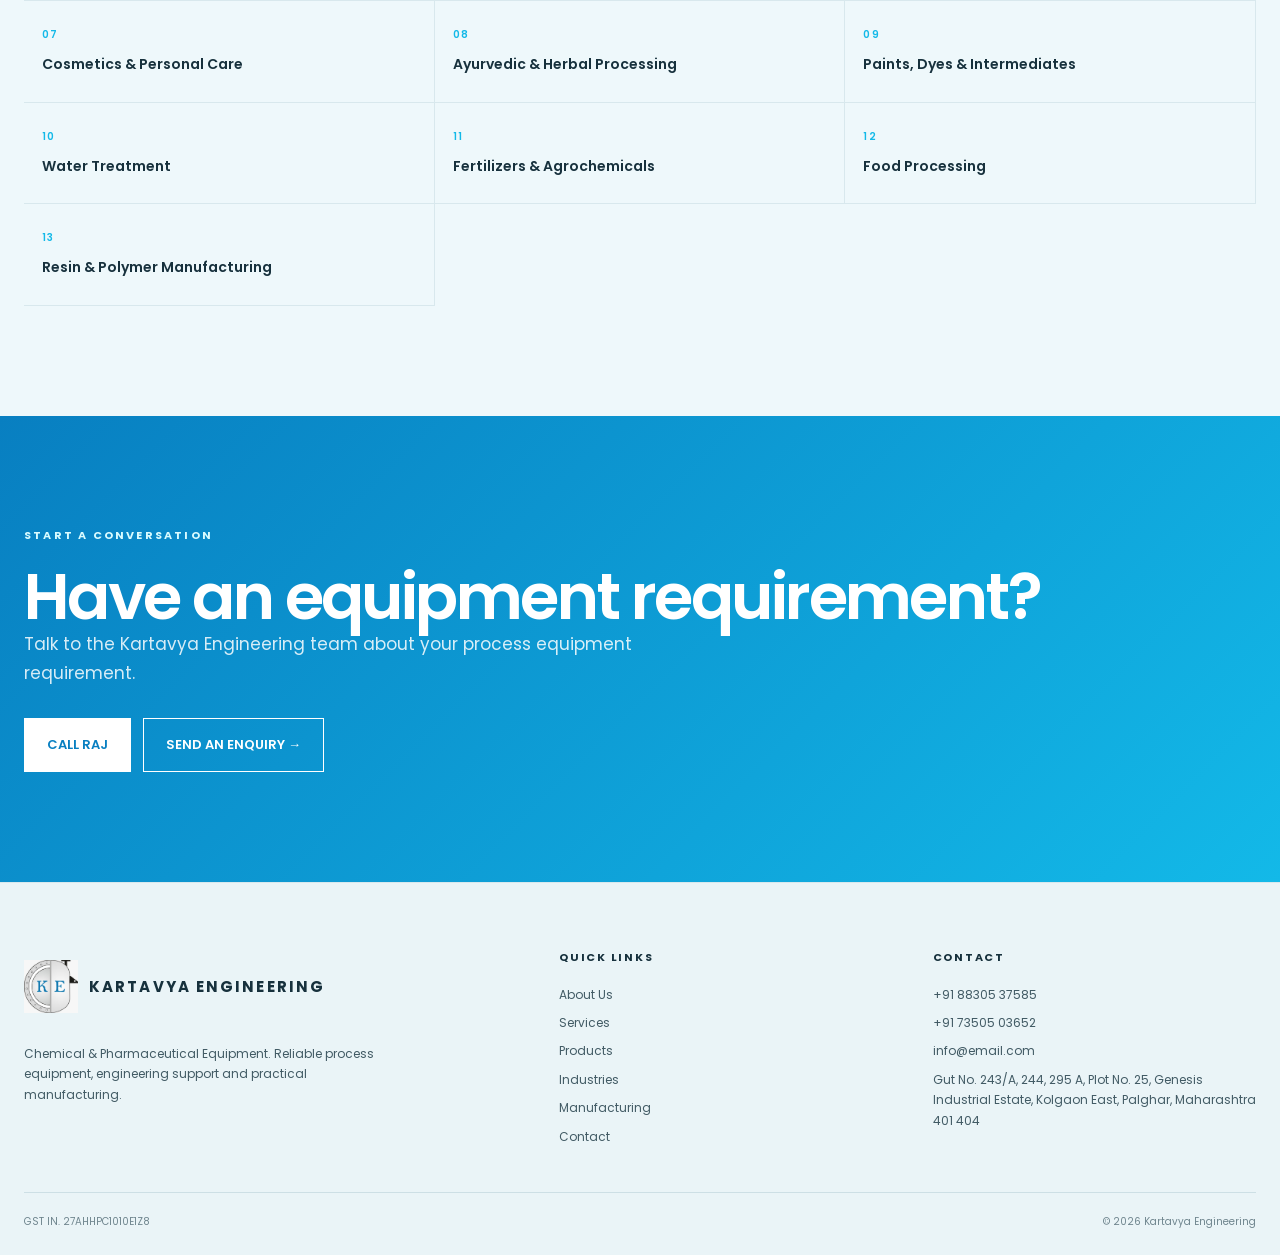
==== commit db4012b2: "Update index.html first changes" ====
--- a/index.html
+++ b/index.html
@@ -119,7 +119,7 @@
 
         <p class="lead">
             Kartavya Engineering manufactures process equipment
-            for pharmaceutical, chemical and allied process
+            for chemical, pharmaceutical and allied process
             industries with a focus on quality workmanship,
             engineering support and dependable execution.
         </p>
@@ -432,9 +432,7 @@
 
 
     <p>
-        Core product categories supplied in the company
-        material cover API and bulk drug, tablet, ointment
-        and liquid, and chemical process equipment.
+        Core product categories begin with Chemical & Process Equipment, followed by API & Bulk Drug Equipment, Tablet Manufacturing Equipment, and Ointment & Liquid Processing Equipment.
     </p>
 
 </div>
@@ -659,61 +657,61 @@
 
     <div class="industry reveal">
         <span>01</span>
+        Chemical & Petrochemical
+    </div>
+
+
+    <div class="industry reveal">
+        <span>02</span>
+        Oil & Gas Processing
+    </div>
+
+
+    <div class="industry reveal">
+        <span>03</span>
         Pharmaceutical Formulations
     </div>
 
 
     <div class="industry reveal">
-        <span>02</span>
+        <span>04</span>
+        Nutraceuticals
+    </div>
+
+
+    <div class="industry reveal">
+        <span>05</span>
         Bulk Drug / API Manufacturing
     </div>
 
 
     <div class="industry reveal">
-        <span>03</span>
-        Nutraceuticals
-    </div>
-
-
-    <div class="industry reveal">
-        <span>04</span>
+        <span>06</span>
         Biotechnology
     </div>
 
 
     <div class="industry reveal">
-        <span>05</span>
+        <span>07</span>
         Cosmetics & Personal Care
     </div>
 
 
     <div class="industry reveal">
-        <span>06</span>
+        <span>08</span>
         Ayurvedic & Herbal Processing
     </div>
 
 
     <div class="industry reveal">
-        <span>07</span>
-        Chemical & Petrochemical
-    </div>
-
-
-    <div class="industry reveal">
-        <span>08</span>
+        <span>09</span>
         Paints, Dyes & Intermediates
     </div>
 
 
     <div class="industry reveal">
-        <span>09</span>
+        <span>10</span>
         Water Treatment
-    </div>
-
-
-    <div class="industry reveal">
-        <span>10</span>
-        Oil & Gas Processing
     </div>
 
 
@@ -938,4 +936,4 @@
 
 </body>
 
-</html>+</html>
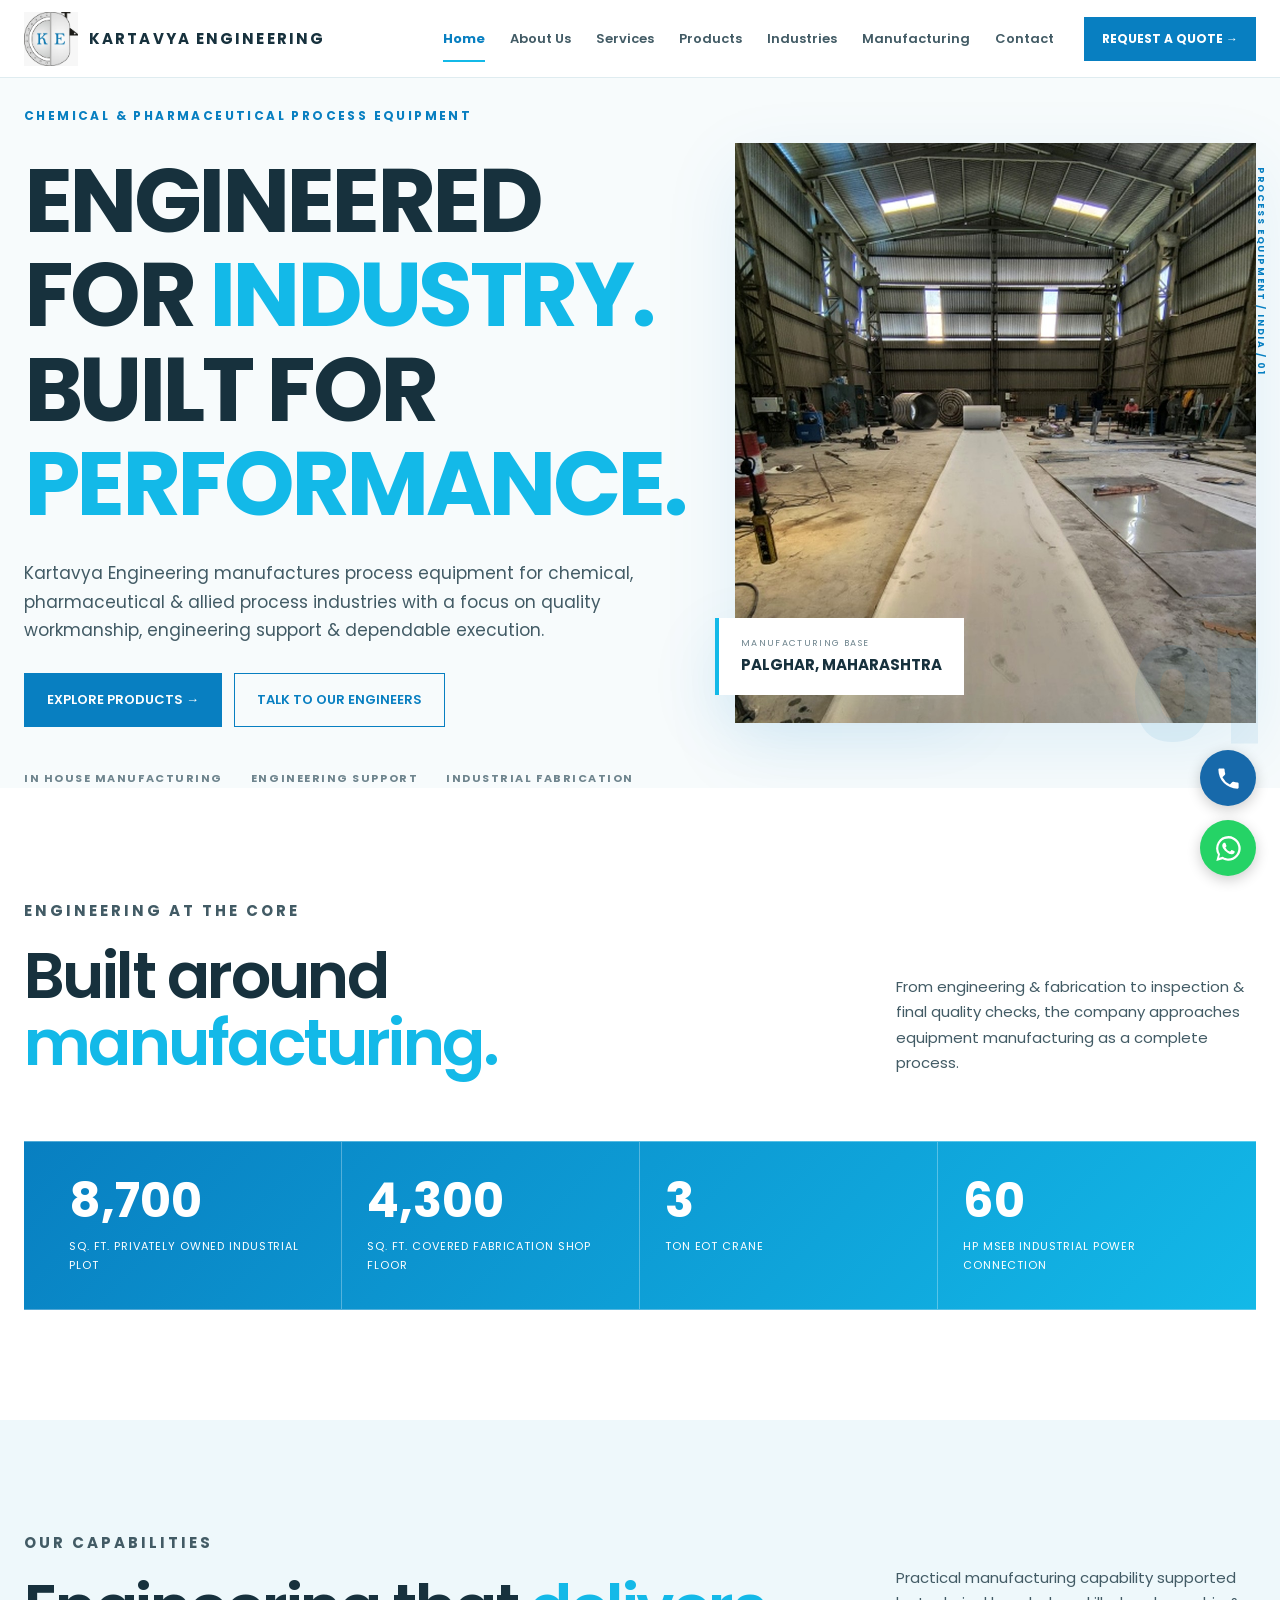
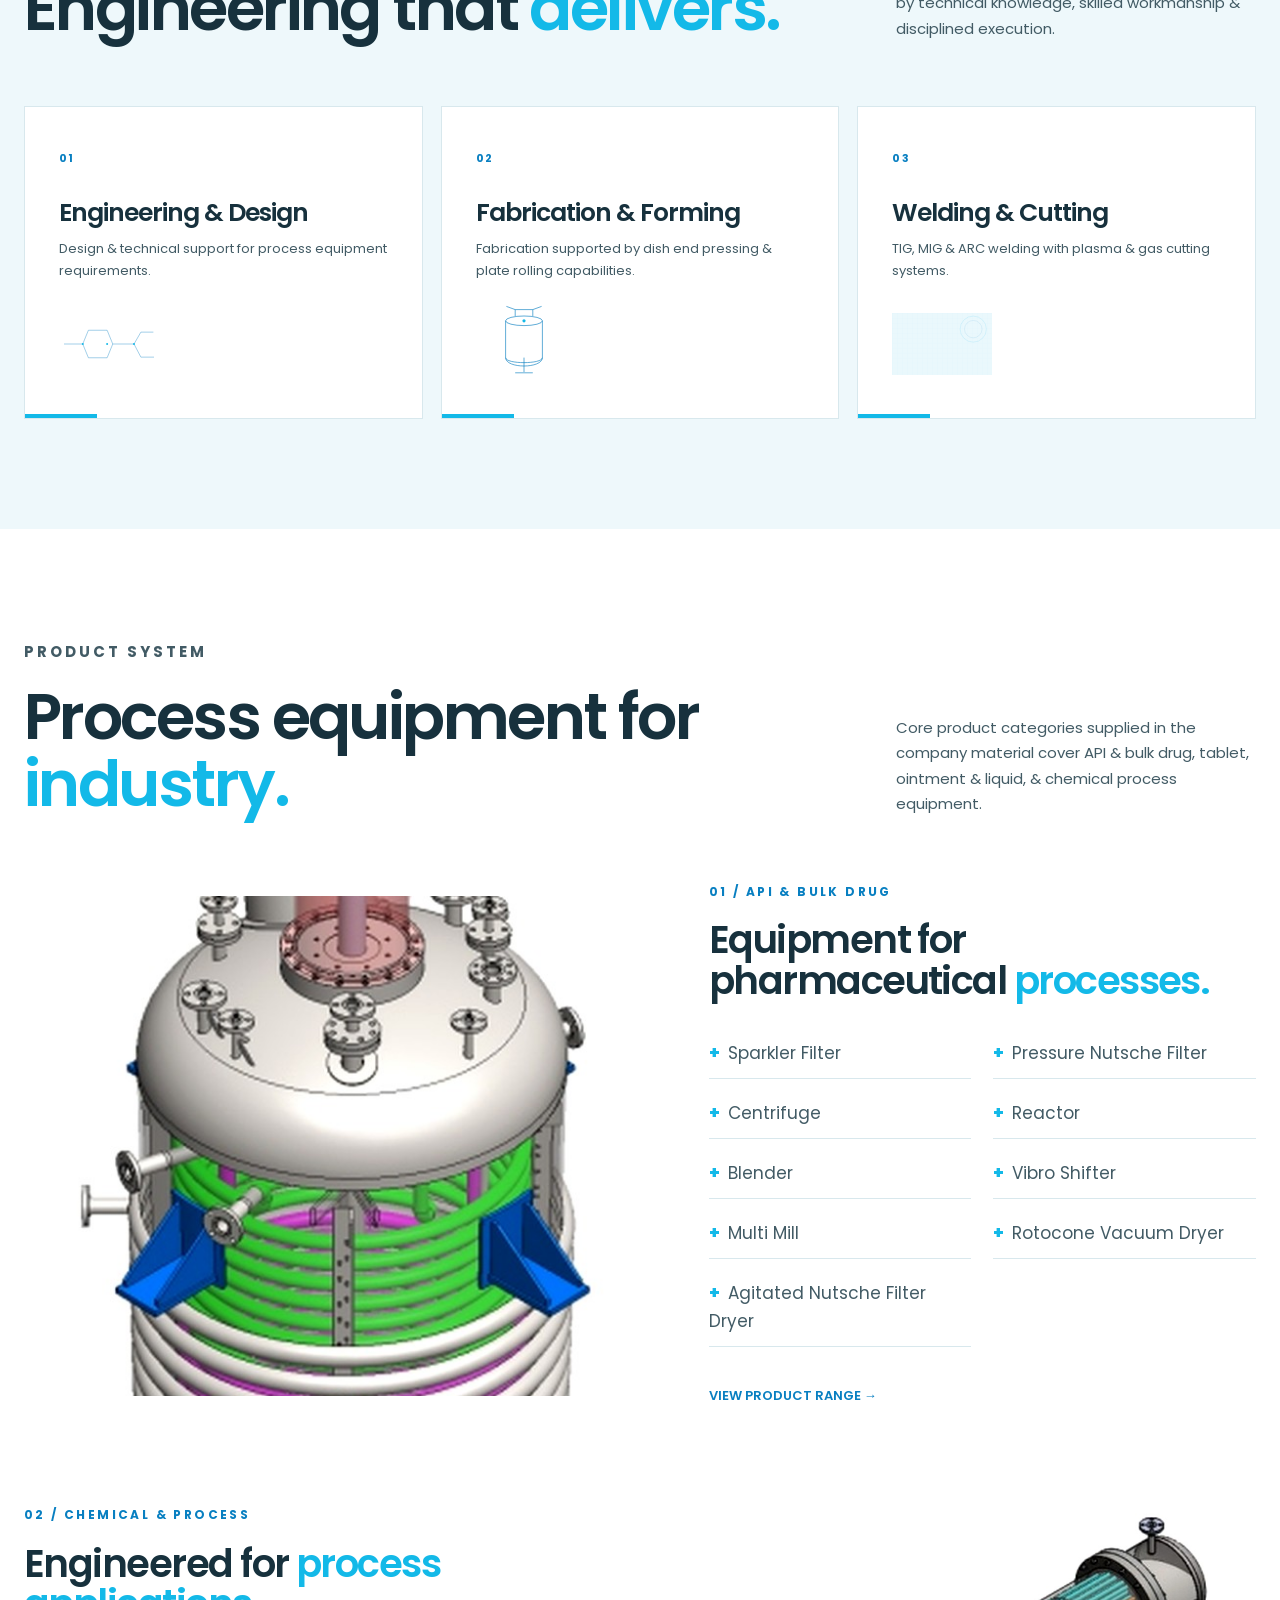
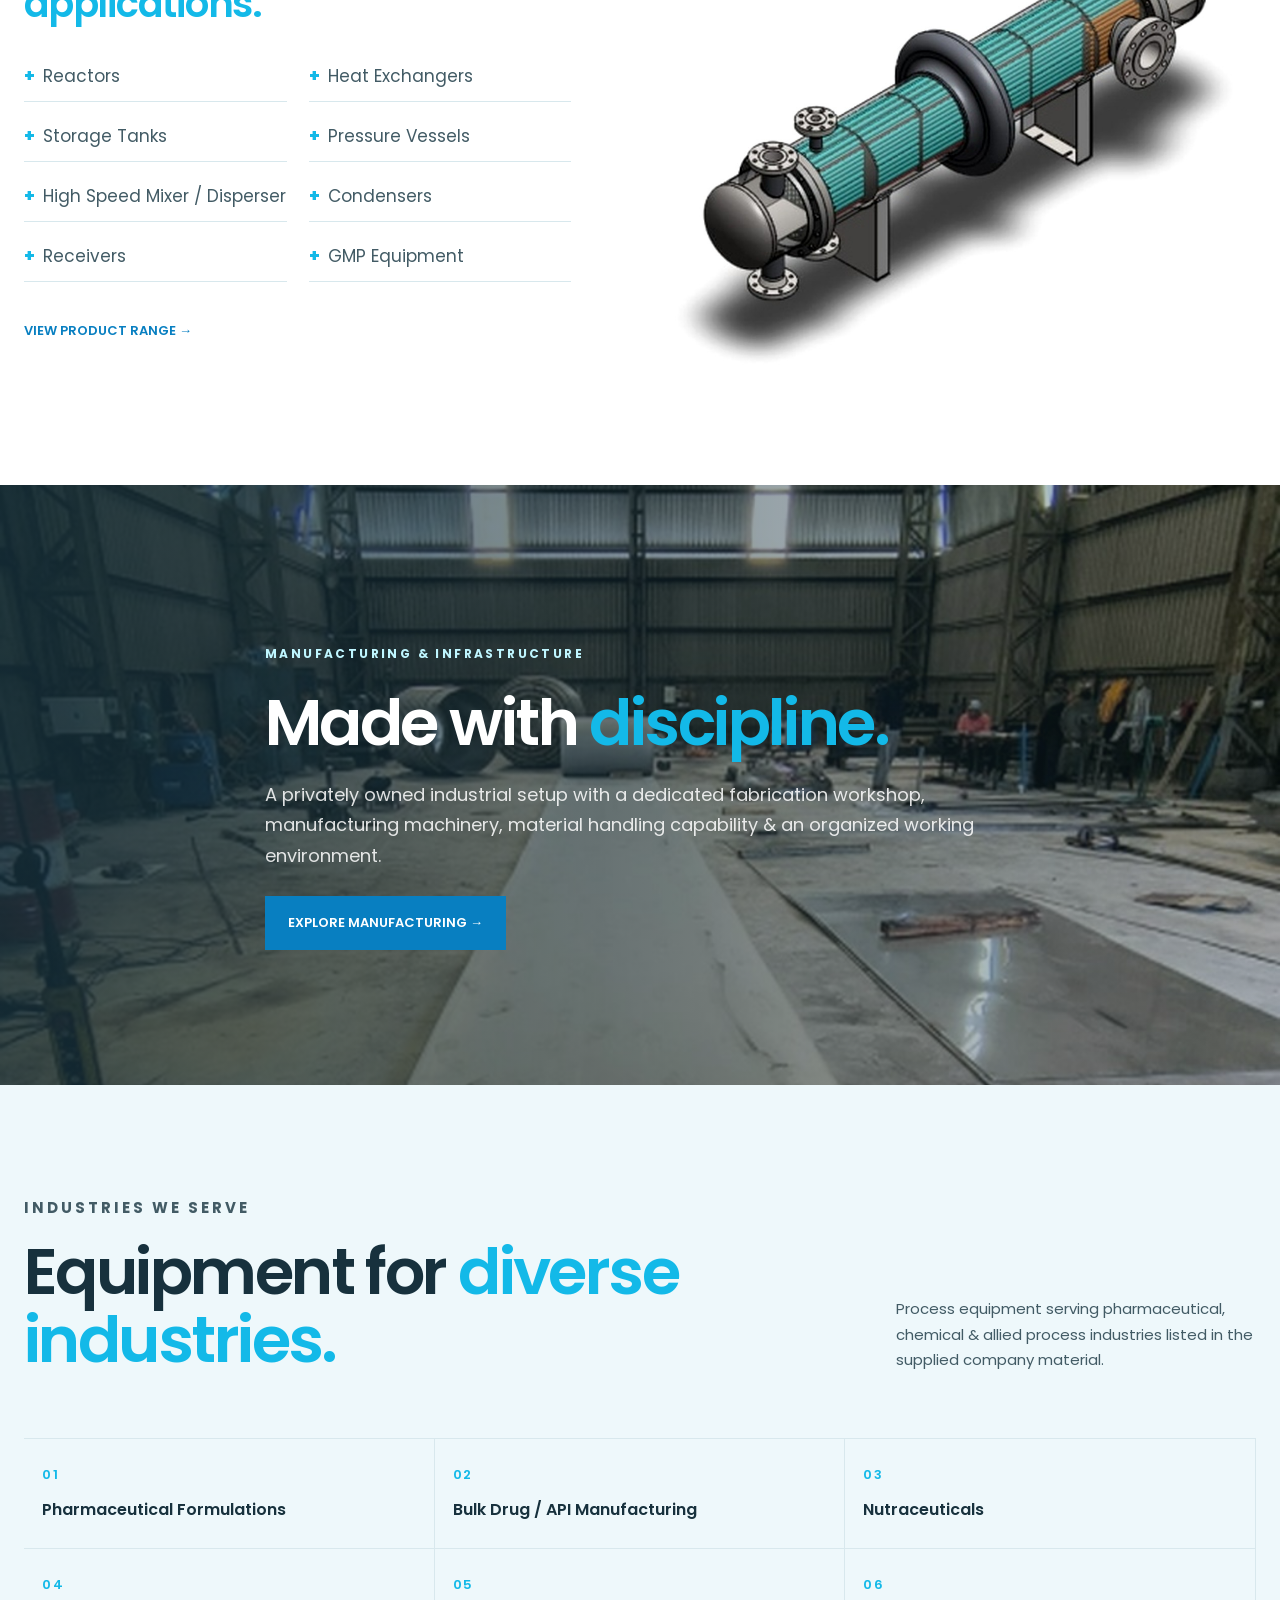
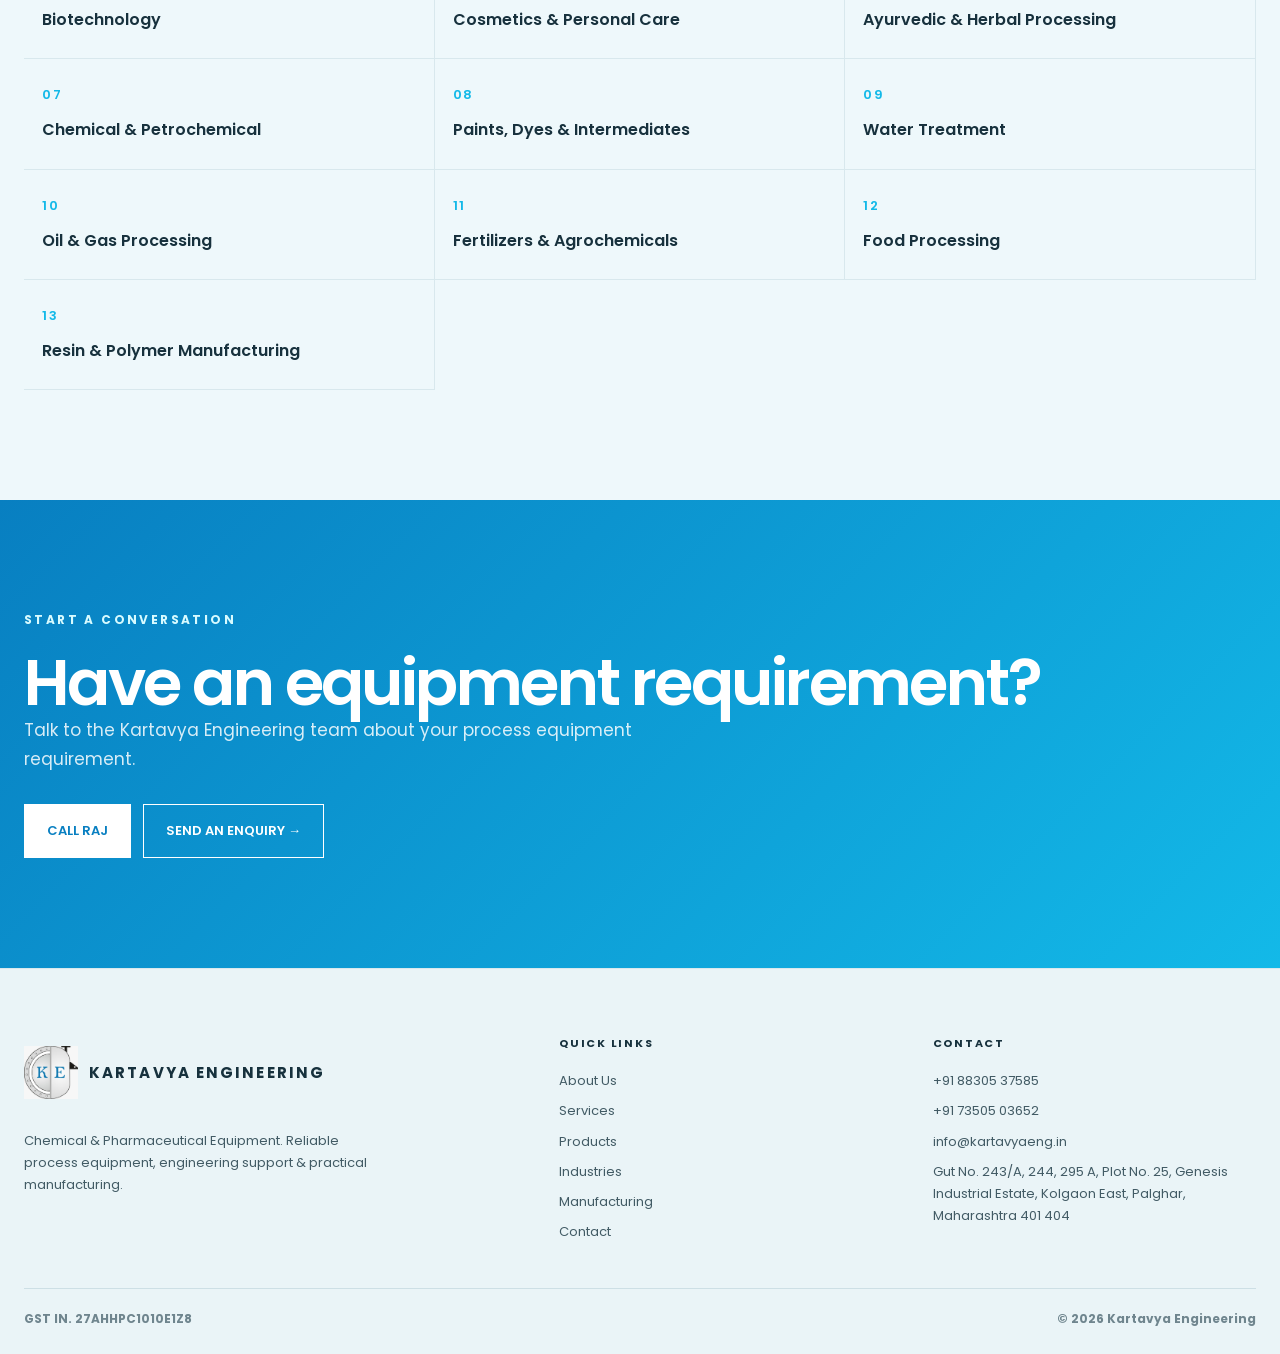
==== commit 052c58e8: "Client changes 1 draft of client changes" ====
--- a/index.html
+++ b/index.html
@@ -7,10 +7,10 @@
 
 <meta
 name="description"
-content="Kartavya Engineering chemical and pharmaceutical process equipment and industrial fabrication."
+content="Kartavya Engineering chemical &amp; pharmaceutical process equipment &amp; industrial fabrication."
 >
 
-<title>Chemical & Pharmaceutical Process Equipment | Kartavya Engineering</title>
+<title>Chemical &amp; Pharmaceutical Process Equipment | Kartavya Engineering</title>
 
 <link rel="stylesheet" href="css/style.css">
 </head>
@@ -23,7 +23,7 @@
 
 <div class="container header-inner">
 
-    <!-- Company Logo and Name -->
+    <!-- Company Logo &amp; Name -->
     <a
         class="brand"
         href="index.html"
@@ -49,7 +49,7 @@
         aria-label="Primary navigation"
     >
 
-        <a href="index.html">Home</a>
+        <a class="active" href="index.html">Home</a>
 
         <a href="about.html">About Us</a>
 
@@ -103,7 +103,7 @@
     <div class="hero-copy reveal">
 
         <p class="eyebrow">
-            CHEMICAL & PHARMACEUTICAL PROCESS EQUIPMENT
+            CHEMICAL &amp; PHARMACEUTICAL PROCESS EQUIPMENT
         </p>
 
 
@@ -119,9 +119,9 @@
 
         <p class="lead">
             Kartavya Engineering manufactures process equipment
-            for chemical, pharmaceutical and allied process
+            for chemical, pharmaceutical &amp; allied process
             industries with a focus on quality workmanship,
-            engineering support and dependable execution.
+            engineering support &amp; dependable execution.
         </p>
 
 
@@ -222,7 +222,7 @@
 
 
     <p>
-        From engineering and fabrication to inspection and
+        From engineering &amp; fabrication to inspection &amp;
         final quality checks, the company approaches equipment
         manufacturing as a complete process.
     </p>
@@ -233,8 +233,7 @@
 
 <!-- COMPANY STATISTICS -->
 <div
-    class="container stats blue-section reveal"
-    style="padding:0 20px"
+    class="container stats stats--inset blue-section reveal"
 >
 
     <div class="stat">
@@ -317,7 +316,7 @@
 
     <p>
         Practical manufacturing capability supported by
-        technical knowledge, skilled workmanship and
+        technical knowledge, skilled workmanship &amp;
         disciplined execution.
     </p>
 
@@ -336,11 +335,11 @@
         </span>
 
         <h3>
-            Engineering & Design
+            Engineering &amp; Design
         </h3>
 
         <p>
-            Design and technical support for process
+            Design &amp; technical support for process
             equipment requirements.
         </p>
 
@@ -362,12 +361,12 @@
         </span>
 
         <h3>
-            Fabrication & Forming
+            Fabrication &amp; Forming
         </h3>
 
         <p>
             Fabrication supported by dish end pressing
-            and plate rolling capabilities.
+            &amp; plate rolling capabilities.
         </p>
 
         <img
@@ -388,11 +387,11 @@
         </span>
 
         <h3>
-            Welding & Cutting
+            Welding &amp; Cutting
         </h3>
 
         <p>
-            TIG, MIG and ARC welding with plasma and
+            TIG, MIG &amp; ARC welding with plasma &amp;
             gas cutting systems.
         </p>
 
@@ -432,7 +431,9 @@
 
 
     <p>
-        Core product categories begin with Chemical & Process Equipment, followed by API & Bulk Drug Equipment, Tablet Manufacturing Equipment, and Ointment & Liquid Processing Equipment.
+        Core product categories supplied in the company
+        material cover API &amp; bulk drug, tablet, ointment
+        &amp; liquid, &amp; chemical process equipment.
     </p>
 
 </div>
@@ -460,7 +461,7 @@
         <div class="product-copy">
 
             <p class="eyebrow">
-                01 / API & BULK DRUG
+                01 / API &amp; BULK DRUG
             </p>
 
 
@@ -515,7 +516,7 @@
         <div class="product-copy">
 
             <p class="eyebrow">
-                02 / CHEMICAL & PROCESS
+                02 / CHEMICAL &amp; PROCESS
             </p>
 
 
@@ -588,7 +589,7 @@
     <div class="container image-band-content reveal">
 
         <p class="eyebrow">
-            MANUFACTURING & INFRASTRUCTURE
+            MANUFACTURING &amp; INFRASTRUCTURE
         </p>
 
 
@@ -603,7 +604,7 @@
         <p>
             A privately owned industrial setup with a
             dedicated fabrication workshop, manufacturing
-            machinery, material handling capability and
+            machinery, material handling capability &amp;
             an organized working environment.
         </p>
 
@@ -644,7 +645,7 @@
 
     <p>
         Process equipment serving pharmaceutical,
-        chemical and allied process industries listed
+        chemical &amp; allied process industries listed
         in the supplied company material.
     </p>
 
@@ -657,67 +658,67 @@
 
     <div class="industry reveal">
         <span>01</span>
-        Chemical & Petrochemical
+        Pharmaceutical Formulations
     </div>
 
 
     <div class="industry reveal">
         <span>02</span>
-        Oil & Gas Processing
+        Bulk Drug / API Manufacturing
     </div>
 
 
     <div class="industry reveal">
         <span>03</span>
-        Pharmaceutical Formulations
+        Nutraceuticals
     </div>
 
 
     <div class="industry reveal">
         <span>04</span>
-        Nutraceuticals
+        Biotechnology
     </div>
 
 
     <div class="industry reveal">
         <span>05</span>
-        Bulk Drug / API Manufacturing
+        Cosmetics &amp; Personal Care
     </div>
 
 
     <div class="industry reveal">
         <span>06</span>
-        Biotechnology
+        Ayurvedic &amp; Herbal Processing
     </div>
 
 
     <div class="industry reveal">
         <span>07</span>
-        Cosmetics & Personal Care
+        Chemical &amp; Petrochemical
     </div>
 
 
     <div class="industry reveal">
         <span>08</span>
-        Ayurvedic & Herbal Processing
+        Paints, Dyes &amp; Intermediates
     </div>
 
 
     <div class="industry reveal">
         <span>09</span>
-        Paints, Dyes & Intermediates
+        Water Treatment
     </div>
 
 
     <div class="industry reveal">
         <span>10</span>
-        Water Treatment
+        Oil &amp; Gas Processing
     </div>
 
 
     <div class="industry reveal">
         <span>11</span>
-        Fertilizers & Agrochemicals
+        Fertilizers &amp; Agrochemicals
     </div>
 
 
@@ -729,7 +730,7 @@
 
     <div class="industry reveal">
         <span>13</span>
-        Resin & Polymer Manufacturing
+        Resin &amp; Polymer Manufacturing
     </div>
 
 </div>
@@ -763,13 +764,11 @@
 
 
     <div
-        class="hero-actions"
-        style="margin-top:30px"
+        class="hero-actions actions--spaced"
     >
 
         <a
-            class="btn"
-            style="background:#fff;color:#087fc1"
+            class="btn btn--light"
             href="tel:+918830537585"
         >
             CALL RAJ
@@ -777,8 +776,7 @@
 
 
         <a
-            class="btn"
-            style="border-color:#fff;color:#fff"
+            class="btn btn--light-outline"
             href="contact.html"
         >
             SEND AN ENQUIRY →
@@ -821,12 +819,10 @@
         </a>
 
 
-        <p
-            style="margin-top:18px;max-width:360px"
-        >
-            Chemical & Pharmaceutical Equipment.
+        <p class="footer-summary">
+            Chemical &amp; Pharmaceutical Equipment.
             Reliable process equipment, engineering
-            support and practical manufacturing.
+            support &amp; practical manufacturing.
         </p>
 
     </div>
@@ -893,8 +889,8 @@
             </a>
 
 
-            <a href="mailto:info@email.com">
-                    info@email.com
+            <a href="mailto:info@kartavyaeng.in">
+                    info@kartavyaeng.in
                 </a>
 
 
--- a/css/style.css
+++ b/css/style.css
@@ -12,6 +12,10 @@
   --white:#ffffff;
   --shadow:0 24px 70px rgba(8,127,193,.10);
   --max:1240px;
+  --header-height:78px;
+  --section-space:110px;
+  --section-space-mobile:75px;
+  --page-intro-offset:165px;
 }
 
 *{
@@ -26,6 +30,7 @@
 
 body{
   font-family:Poppins,sans-serif;
+  font-size: 18px;
   color:var(--navy);
   background:var(--white);
   line-height:1.7;
@@ -56,11 +61,15 @@
 }
 
 .page-section{
-  padding:110px 0;
+  padding:var(--section-space) 0;
+}
+
+.page-section--intro{
+  padding-top:var(--page-intro-offset);
 }
 
 .eyebrow{
-  font-size:11px;
+  font-size:12px;
   font-weight:700;
   letter-spacing:.2em;
   color:var(--blue);
@@ -131,6 +140,16 @@
   transform:translateY(-2px);
 }
 
+.btn--light{
+  background:var(--white);
+  color:var(--blue);
+}
+
+.btn--light-outline{
+  border-color:var(--white);
+  color:var(--white);
+}
+
 .text-link{
   color:var(--blue);
   font-weight:600;
@@ -151,6 +170,31 @@
   background-size:42px 42px;
 }
 
+.actions--spaced{
+  margin-top:30px;
+}
+
+.cta--spaced{
+  margin-top:28px;
+}
+
+.lead--top-sm{
+  margin-top:20px;
+}
+
+.lead--top-md{
+  margin-top:25px;
+}
+
+.lead--spaced{
+  margin:25px 0;
+}
+
+.footer-summary{
+  margin-top:18px;
+  max-width:360px;
+}
+
 
 /* ============================= */
 /* HEADER */
@@ -162,7 +206,7 @@
   left:0;
   right:0;
   z-index:1000;
-  height:78px;
+  height:var(--header-height);
   background:rgba(255,255,255,.96);
   backdrop-filter:blur(16px);
   -webkit-backdrop-filter:blur(16px);
@@ -170,8 +214,8 @@
 }
 
 .header-inner{
-  height:78px;
-  min-height:78px;
+  height:var(--header-height);
+  min-height:var(--header-height);
   display:flex;
   align-items:center;
   gap:30px;
@@ -186,7 +230,7 @@
   gap:11px;
   margin-right:auto;
   flex-shrink:0;
-  height:78px;
+  height:var(--header-height);
 }
 
 .brand-logo{
@@ -205,30 +249,28 @@
 }
 
 
-/* Remove old KE square logo */
-
-.brand-mark{
-  display:none;
-}
-
-
 /* Navigation (Fixed Bouncing Issue) */
 
 .nav{
   display:flex;
   gap:25px;
   align-items:center;
-  height:78px;
+  height:var(--header-height);
 }
 
 .nav a{
-  font-size:12px;
+  font-size:13px;
   font-weight:600;
   color:var(--text);
   position:relative;
   white-space:nowrap;
   padding:4px 0;
   display:inline-block;
+}
+
+.nav a.active{
+  color:var(--blue);
+  font-weight:700;
 }
 
 .nav a:after{
@@ -281,7 +323,7 @@
 
 .hero{
   min-height:760px;
-  padding-top:78px;
+  padding-top:var(--header-height);
   position:relative;
   overflow:hidden;
   background:var(--soft);
@@ -301,12 +343,6 @@
     );
 }
 
-.hero-grid{
-  position:absolute;
-  inset:0;
-  opacity:.55;
-}
-
 .hero-inner{
   min-height:682px;
   display:grid;
@@ -340,7 +376,7 @@
 }
 
 .hero-meta span{
-  font-size:10px;
+  font-size:11px;
   font-weight:700;
   letter-spacing:.14em;
   color:var(--muted);
@@ -414,7 +450,7 @@
 
 .section-head p{
   color:var(--text);
-  font-size:14px;
+  font-size:15px;
 }
 
 .light{
@@ -449,6 +485,10 @@
   grid-template-columns:repeat(4,1fr);
   border-top:1px solid rgba(255,255,255,.3);
   border-bottom:1px solid rgba(255,255,255,.3);
+}
+
+.stats--inset{
+  padding:0 20px;
 }
 
 .stat{
@@ -575,7 +615,7 @@
 }
 
 .product-copy li{
-  font-size:12px;
+  font-size:17px;
   padding:10px 0;
   border-bottom:1px solid var(--line);
   color:var(--text);
@@ -644,13 +684,13 @@
   border-bottom:1px solid var(--line);
   border-right:1px solid var(--line);
   font-weight:600;
-  font-size:14px;
+  font-size:16px;
 }
 
 .industry span{
   display:block;
   color:var(--cyan);
-  font-size:10px;
+  font-size:13px;
   letter-spacing:.12em;
   margin-bottom:10px;
 }
@@ -724,7 +764,8 @@
 .contact-item small{
   display:block;
   color:var(--muted);
-  font-size:9px;
+  font-size:11px;
+  font-weight: bold;
   letter-spacing:.16em;
 }
 
@@ -799,7 +840,7 @@
 
 .footer p,
 .footer a{
-  font-size:12px;
+  font-size:13px;
   color:var(--text);
 }
 
@@ -815,7 +856,8 @@
   display:flex;
   justify-content:space-between;
   gap:20px;
-  font-size:10px;
+  font-size:12px;
+  font-weight: bold;
   color:var(--muted);
 }
 
@@ -865,7 +907,7 @@
   .header.open .nav{
     display:flex;
     position:absolute;
-    top:78px;
+    top:var(--header-height);
     left:0;
     right:0;
     height:auto;
@@ -931,7 +973,11 @@
   }
 
   .page-section{
-    padding:75px 0;
+    padding:var(--section-space-mobile) 0;
+  }
+
+  .page-section--intro{
+    padding-top:var(--page-intro-offset);
   }
 
   h1{
@@ -995,4 +1041,169 @@
     font-size:13px;
     letter-spacing:.1em;
   }
-}+}
+/* Floating WhatsApp contact button, shared by every page. */
+.whatsapp-float{
+  position:fixed;
+  right:24px;
+  bottom:24px;
+  z-index:1100;
+  display:grid;
+  width:56px;
+  height:56px;
+  place-items:center;
+  border-radius:50%;
+  background:#25D366;
+  color:#fff;
+  box-shadow:0 4px 14px rgba(0,0,0,.2);
+  transition:transform .18s ease, box-shadow .18s ease;
+}
+
+/* Call button sits directly above the shared WhatsApp button. */
+.call-float{
+  position:fixed;
+  right:24px;
+  bottom:94px;
+  z-index:1100;
+  display:grid;
+  width:56px;
+  height:56px;
+  place-items:center;
+  border-radius:50%;
+  background:#1769aa;
+  color:#fff;
+  box-shadow:0 4px 14px rgba(0,0,0,.2);
+  transition:transform .18s ease, box-shadow .18s ease;
+}
+
+.back-to-top-float{
+  position:fixed;
+  right:24px;
+  bottom:164px;
+  z-index:1100;
+  display:grid;
+  width:56px;
+  height:56px;
+  place-items:center;
+  border:0;
+  border-radius:50%;
+  background:#17313d;
+  color:#fff;
+  box-shadow:0 4px 14px rgba(0,0,0,.2);
+  cursor:pointer;
+  opacity:0;
+  visibility:hidden;
+  pointer-events:none;
+  transform:translateY(8px);
+  transition:opacity .18s ease, transform .18s ease, box-shadow .18s ease, visibility .18s ease;
+}
+
+.back-to-top-float.is-visible{
+  opacity:1;
+  visibility:visible;
+  pointer-events:auto;
+  transform:translateY(0);
+}
+
+.whatsapp-float svg{
+  display:block;
+  width:31px;
+  height:31px;
+}
+
+.call-float svg{
+  display:block;
+  width:27px;
+  height:27px;
+}
+
+.back-to-top-float svg{
+  display:block;
+  width:26px;
+  height:26px;
+}
+
+.whatsapp-float:focus-visible,
+.call-float:focus-visible,
+.back-to-top-float:focus-visible{
+  outline:3px solid #128C7E;
+  outline-offset:3px;
+}
+
+@media(hover:hover) and (pointer:fine){
+  .whatsapp-float:hover,
+  .call-float:hover,
+  .back-to-top-float:hover{
+    transform:scale(1.06);
+    box-shadow:0 6px 18px rgba(0,0,0,.24);
+  }
+
+  .whatsapp-float::after,
+  .call-float::after,
+  .back-to-top-float::after{
+    position:absolute;
+    right:calc(100% + 10px);
+    top:50%;
+    padding:8px 11px;
+    border-radius:6px;
+    background:#fff;
+    color:#333;
+    content:attr(data-tooltip);
+    font-size:13px;
+    line-height:1.2;
+    white-space:nowrap;
+    box-shadow:0 2px 10px rgba(0,0,0,.14);
+    opacity:0;
+    pointer-events:none;
+    transform:translateY(-50%) translateX(4px);
+    transition:opacity .18s ease, transform .18s ease;
+  }
+
+  .whatsapp-float:hover::after,
+  .whatsapp-float:focus-visible::after,
+  .call-float:hover::after,
+  .call-float:focus-visible::after,
+  .back-to-top-float:hover::after,
+  .back-to-top-float:focus-visible::after{
+    opacity:1;
+    transform:translateY(-50%) translateX(0);
+  }
+}
+
+@media(max-width:650px){
+  .whatsapp-float{
+    right:16px;
+    bottom:18px;
+    width:52px;
+    height:52px;
+  }
+
+  .call-float{
+    right:16px;
+    bottom:82px;
+    width:52px;
+    height:52px;
+  }
+
+  .back-to-top-float{
+    right:16px;
+    bottom:146px;
+    width:52px;
+    height:52px;
+  }
+
+  .whatsapp-float svg{
+    width:29px;
+    height:29px;
+  }
+
+  .call-float svg{
+    width:25px;
+    height:25px;
+  }
+
+  .back-to-top-float svg{
+    width:24px;
+    height:24px;
+  }
+}
